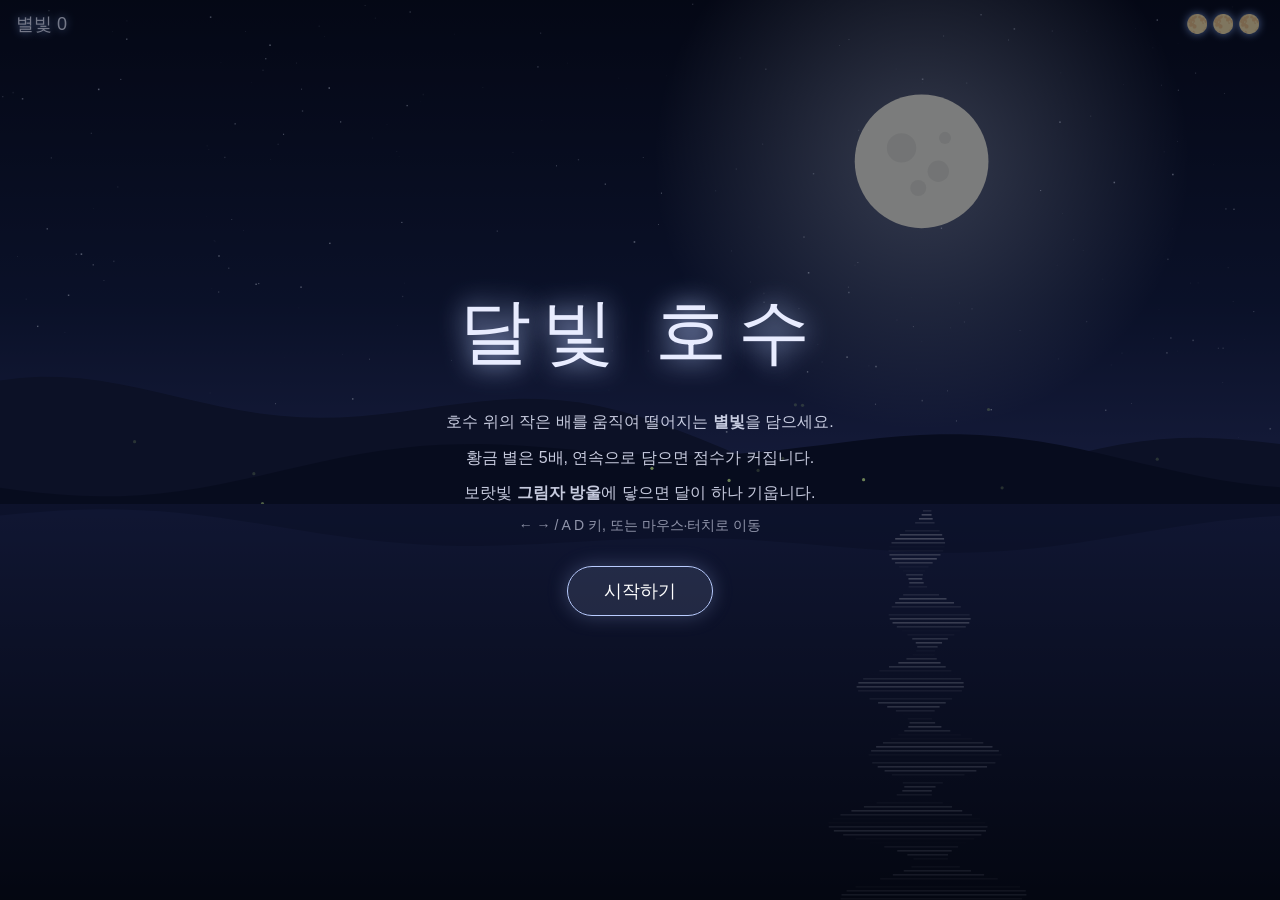
==== index.html @ e6a8d375 "달빛 호수 게임 추가 달빛 호수 위의 배로 떨어지는 별빛을 담는 캔버스 게임. 황금 별·연속 보너스·그림자 방울·최고 기록 저장 포함.  Co-Authored-By: Claude " ====
<!doctype html>
<html lang="ko">
<head>
<meta charset="utf-8">
<meta name="viewport" content="width=device-width,initial-scale=1,maximum-scale=1,user-scalable=no">
<title>달빛 호수</title>
<style>
  html, body {
    margin: 0; height: 100%; overflow: hidden;
    background: #070b1a; color: #e8ecff;
    font-family: "Apple SD Gothic Neo", "Malgun Gothic", "Noto Sans KR", sans-serif;
    touch-action: none; user-select: none; -webkit-user-select: none;
  }
  canvas { display: block; width: 100vw; height: 100vh; }
  #hud {
    position: fixed; top: 12px; left: 16px; right: 16px;
    display: flex; justify-content: space-between; align-items: center;
    pointer-events: none; font-size: 18px; text-shadow: 0 0 8px #8fb4ff;
  }
  #combo { opacity: 0; transition: opacity .2s; color: #ffe9a8; }
  #lives { letter-spacing: 4px; }
  #overlay {
    position: fixed; inset: 0; padding: 16px;
    display: flex; flex-direction: column; align-items: center; justify-content: center;
    text-align: center; background: rgba(5, 8, 20, .5);
  }
  #overlay.hidden { display: none; }
  h1 {
    font-size: clamp(40px, 9vw, 72px); margin: 0 0 12px; font-weight: 300;
    letter-spacing: .15em; text-shadow: 0 0 28px #b9ccff;
  }
  #overlay p { margin: 4px 0; opacity: .85; line-height: 1.7; }
  #result { font-size: 22px; margin-bottom: 8px !important; color: #ffe9a8; opacity: 1 !important; }
  button {
    margin-top: 24px; padding: 12px 36px; font-size: 18px; font-family: inherit;
    border-radius: 999px; border: 1px solid #b9ccff; color: #fff; cursor: pointer;
    background: rgba(185, 204, 255, .12); box-shadow: 0 0 20px rgba(185, 204, 255, .25);
  }
  button:hover { background: rgba(185, 204, 255, .25); }
</style>
</head>
<body>
<canvas id="c"></canvas>
<div id="hud">
  <span id="score">별빛 0</span>
  <span id="combo"></span>
  <span id="lives"></span>
</div>
<div id="overlay">
  <h1>달빛 호수</h1>
  <p id="result"></p>
  <p>호수 위의 작은 배를 움직여 떨어지는 <b>별빛</b>을 담으세요.</p>
  <p>황금 별은 5배, 연속으로 담으면 점수가 커집니다.</p>
  <p>보랏빛 <b>그림자 방울</b>에 닿으면 달이 하나 기웁니다.</p>
  <p style="font-size:14px;opacity:.6">← → / A D 키, 또는 마우스·터치로 이동</p>
  <button id="start">시작하기</button>
</div>
<script>
const canvas = document.getElementById('c');
const ctx = canvas.getContext('2d');
const $score = document.getElementById('score');
const $combo = document.getElementById('combo');
const $lives = document.getElementById('lives');
const $overlay = document.getElementById('overlay');
const $result = document.getElementById('result');
const $start = document.getElementById('start');

let W, H, S, horizon;
let bgStars = [], mountains = [], fireflies = [];

function resize() {
  const dpr = Math.min(window.devicePixelRatio || 1, 2);
  W = window.innerWidth; H = window.innerHeight;
  canvas.width = W * dpr; canvas.height = H * dpr;
  ctx.setTransform(dpr, 0, 0, dpr, 0, 0);
  S = Math.min(W, H) / 700;
  horizon = H * 0.56;

  bgStars = Array.from({ length: Math.floor(W * horizon / 2500) }, () => ({
    x: Math.random() * W, y: Math.random() * horizon * 0.95,
    r: Math.random() * 1.3 + 0.3, p: Math.random() * Math.PI * 2,
  }));
  mountains = [];
  for (let layer = 0; layer < 2; layer++) {
    const pts = [];
    const seed = Math.random() * 100;
    for (let x = 0; x <= W + 20; x += 20) {
      const h = (Math.sin(x * 0.004 + seed) * 0.5 + Math.sin(x * 0.011 + seed * 2) * 0.3 + 0.9)
        * H * (layer ? 0.05 : 0.09);
      pts.push([x, horizon - h]);
    }
    mountains.push(pts);
  }
  fireflies = Array.from({ length: 14 }, () => ({
    x: Math.random() * W, y: horizon - Math.random() * H * 0.12,
    p: Math.random() * 10, s: Math.random() * 0.5 + 0.5,
  }));
  if (boat) {
    boat.y = H * 0.8;
    boat.w = Math.max(64, 100 * S);
    boat.x = Math.min(Math.max(boat.x, boat.w / 2), W - boat.w / 2);
  }
}

// ---------- state ----------
let boat = null;
let items = [], ripples = [], particles = [], texts = [];
let score = 0, lives = 3, combo = 0, elapsed = 0, spawnTimer = 0, shake = 0;
let running = false, last = 0, t = 0;
let best = 0;
try { best = +localStorage.getItem('dalbit-lake-best') || 0; } catch (e) {}

const keys = {};
let pointerX = null;

function reset() {
  boat = { x: W / 2, y: H * 0.8, w: Math.max(64, 100 * S), vx: 0 };
  items = []; ripples = []; particles = []; texts = [];
  score = 0; lives = 3; combo = 0; elapsed = 0; spawnTimer = 0.6; shake = 0;
  pointerX = null;
  updateHud();
}

function updateHud() {
  $score.textContent = `별빛 ${score}`;
  $lives.textContent = '🌕'.repeat(lives) + '🌑'.repeat(3 - lives);
  const mult = multiplier();
  $combo.textContent = combo >= 3 ? `${combo} 연속 · ×${mult}` : '';
  $combo.style.opacity = combo >= 3 ? 1 : 0;
}

const multiplier = () => 1 + Math.floor(combo / 5);

// ---------- spawning ----------
function spawn() {
  const r = Math.random();
  const darkChance = Math.min(0.14 + elapsed * 0.004, 0.34);
  const type = r < darkChance ? 'dark' : r < darkChance + 0.07 ? 'gold' : 'star';
  const size = (type === 'gold' ? 15 : type === 'dark' ? 14 : 11) * Math.max(S, 0.7);
  const speed = (110 + Math.min(elapsed * 3.5, 200) + Math.random() * 60) * Math.max(H / 800, 0.7);
  items.push({
    type, r: size,
    x: size + Math.random() * (W - size * 2), y: -20,
    vy: type === 'gold' ? speed * 1.25 : speed,
    sway: Math.random() * 30 * S, phase: Math.random() * Math.PI * 2,
    rot: Math.random() * Math.PI, landY: boat.y + 30 + Math.random() * (H - boat.y - 40),
  });
}

function burst(x, y, color, n) {
  for (let i = 0; i < n; i++) {
    const a = Math.random() * Math.PI * 2, v = (Math.random() * 160 + 40) * S;
    particles.push({ x, y, vx: Math.cos(a) * v, vy: Math.sin(a) * v - 60 * S, life: 1, color });
  }
}

// ---------- update ----------
function update(dt) {
  elapsed += dt;

  // boat movement
  const maxV = 620 * Math.max(S, 0.8);
  let dir = (keys.ArrowRight || keys.KeyD ? 1 : 0) - (keys.ArrowLeft || keys.KeyA ? 1 : 0);
  if (dir) pointerX = null;
  if (pointerX !== null) {
    const diff = pointerX - boat.x;
    boat.vx = Math.max(-maxV * 1.4, Math.min(maxV * 1.4, diff * 12));
  } else {
    boat.vx += (dir * maxV - boat.vx) * Math.min(1, dt * 10);
  }
  boat.x += boat.vx * dt;
  boat.x = Math.min(Math.max(boat.x, boat.w / 2), W - boat.w / 2);
  if (Math.abs(boat.vx) > 80 && Math.random() < dt * 12) {
    ripples.push({ x: boat.x - Math.sign(boat.vx) * boat.w * 0.45, y: boat.y + 6, r: 4, life: 1, dark: false });
  }

  // spawn
  spawnTimer -= dt;
  if (spawnTimer <= 0) {
    spawn();
    spawnTimer = Math.max(0.32, 0.9 - elapsed * 0.009) * (0.7 + Math.random() * 0.6);
  }

  // items
  for (let i = items.length - 1; i >= 0; i--) {
    const it = items[i];
    it.y += it.vy * dt;
    it.phase += dt * 2;
    it.rot += dt * (it.type === 'dark' ? 1 : 2);
    const ix = it.x + Math.sin(it.phase) * it.sway;

    const hitY = it.y > boat.y - boat.w * 0.35 - it.r && it.y < boat.y + 10;
    if (hitY && Math.abs(ix - boat.x) < boat.w / 2 + it.r * 0.6 && it.y < boat.y + 10) {
      items.splice(i, 1);
      if (it.type === 'dark') {
        lives--; combo = 0; shake = 14 * S;
        burst(ix, it.y, '#9b6bff', 22);
        texts.push({ x: ix, y: it.y - 20, s: '달이 기울었어요', life: 1, color: '#c9a6ff' });
        if (lives <= 0) { gameOver(); return; }
      } else {
        combo++;
        const gain = (it.type === 'gold' ? 5 : 1) * multiplier();
        score += gain;
        burst(ix, it.y, it.type === 'gold' ? '#ffd76a' : '#cfe0ff', it.type === 'gold' ? 26 : 12);
        texts.push({ x: ix, y: it.y - 20, s: `+${gain}`, life: 1, color: it.type === 'gold' ? '#ffd76a' : '#e3ecff' });
      }
      updateHud();
      continue;
    }
    if (it.y >= it.landY && it.y > boat.y + 10) {
      items.splice(i, 1);
      ripples.push({ x: ix, y: it.landY, r: 3, life: 1, dark: it.type === 'dark' });
      if (it.type !== 'dark') {
        ripples.push({ x: ix, y: it.landY, r: 0, life: 1.3, dark: false });
        if (combo) { combo = 0; updateHud(); }
      }
    }
  }

  for (let i = ripples.length - 1; i >= 0; i--) {
    const rp = ripples[i];
    rp.r += 46 * S * dt; rp.life -= dt * 0.8;
    if (rp.life <= 0) ripples.splice(i, 1);
  }
  for (let i = particles.length - 1; i >= 0; i--) {
    const p = particles[i];
    p.x += p.vx * dt; p.y += p.vy * dt; p.vy += 260 * S * dt; p.life -= dt * 1.4;
    if (p.life <= 0) particles.splice(i, 1);
  }
  for (let i = texts.length - 1; i >= 0; i--) {
    const tx = texts[i];
    tx.y -= 40 * dt; tx.life -= dt * 1.1;
    if (tx.life <= 0) texts.splice(i, 1);
  }
  shake = Math.max(0, shake - dt * 40);
}

// ---------- draw ----------
function moonPos() {
  return { x: W * 0.72, y: horizon * 0.32, r: Math.max(28, 52 * S) };
}

function drawStarShape(x, y, r, rot) {
  ctx.beginPath();
  for (let i = 0; i < 10; i++) {
    const a = rot + i * Math.PI / 5, rr = i % 2 ? r * 0.45 : r;
    ctx.lineTo(x + Math.cos(a) * rr, y + Math.sin(a) * rr);
  }
  ctx.closePath();
  ctx.fill();
}

function draw() {
  ctx.save();
  if (shake) ctx.translate((Math.random() - 0.5) * shake, (Math.random() - 0.5) * shake);

  // sky
  const sky = ctx.createLinearGradient(0, 0, 0, horizon);
  sky.addColorStop(0, '#050817');
  sky.addColorStop(0.6, '#111a3d');
  sky.addColorStop(1, '#2a3266');
  ctx.fillStyle = sky;
  ctx.fillRect(-20, -20, W + 40, horizon + 20);

  for (const s of bgStars) {
    ctx.globalAlpha = 0.4 + Math.sin(t * 1.5 + s.p) * 0.35;
    ctx.fillStyle = '#dfe7ff';
    ctx.fillRect(s.x, s.y, s.r, s.r);
  }
  ctx.globalAlpha = 1;

  // moon — glows brighter with combo
  const m = moonPos();
  const glowBoost = Math.min(combo, 20) / 20;
  const glow = ctx.createRadialGradient(m.x, m.y, m.r * 0.8, m.x, m.y, m.r * (4 + glowBoost * 2));
  glow.addColorStop(0, `rgba(220,230,255,${0.35 + glowBoost * 0.25})`);
  glow.addColorStop(1, 'rgba(220,230,255,0)');
  ctx.fillStyle = glow;
  ctx.fillRect(0, 0, W, horizon);
  ctx.fillStyle = '#f4f2e6';
  ctx.beginPath(); ctx.arc(m.x, m.y, m.r, 0, Math.PI * 2); ctx.fill();
  ctx.fillStyle = 'rgba(180,180,170,.25)';
  for (const [dx, dy, rr] of [[-0.3, -0.2, 0.22], [0.25, 0.15, 0.16], [-0.05, 0.4, 0.12], [0.35, -0.35, 0.09]]) {
    ctx.beginPath(); ctx.arc(m.x + dx * m.r, m.y + dy * m.r, rr * m.r, 0, Math.PI * 2); ctx.fill();
  }

  // mountains
  ['#141a38', '#0b1029'].forEach((col, li) => {
    ctx.fillStyle = col;
    ctx.beginPath(); ctx.moveTo(0, horizon);
    for (const [x, y] of mountains[li]) ctx.lineTo(x, y);
    ctx.lineTo(W, horizon); ctx.closePath(); ctx.fill();
  });

  // fireflies over the shore
  for (const f of fireflies) {
    const fx = f.x + Math.sin(t * 0.5 * f.s + f.p) * 30;
    const fy = f.y + Math.cos(t * 0.7 * f.s + f.p) * 10;
    ctx.globalAlpha = 0.3 + Math.max(0, Math.sin(t * 2 * f.s + f.p)) * 0.7;
    ctx.fillStyle = '#d8ff9a';
    ctx.beginPath(); ctx.arc(fx, fy, 1.6, 0, Math.PI * 2); ctx.fill();
  }
  ctx.globalAlpha = 1;

  // water
  const water = ctx.createLinearGradient(0, horizon, 0, H);
  water.addColorStop(0, '#1d2552');
  water.addColorStop(1, '#04060f');
  ctx.fillStyle = water;
  ctx.fillRect(-20, horizon, W + 40, H - horizon + 20);

  // mountain reflection
  ctx.globalAlpha = 0.35;
  ctx.fillStyle = '#0b1029';
  ctx.beginPath(); ctx.moveTo(0, horizon);
  for (const [x, y] of mountains[1]) ctx.lineTo(x, horizon + (horizon - y) * 0.7);
  ctx.lineTo(W, horizon); ctx.closePath(); ctx.fill();
  ctx.globalAlpha = 1;

  // moon reflection: shimmering streaks
  for (let y = horizon + 2; y < H; y += 4) {
    const k = (y - horizon) / (H - horizon);
    const w = m.r * (0.6 + k * 2.2) * (0.6 + 0.4 * Math.sin(t * 2.2 + y * 0.09));
    const off = Math.sin(t * 1.3 + y * 0.05) * 6 * (1 + k * 2);
    ctx.globalAlpha = (0.55 + glowBoost * 0.3) * (1 - k * 0.75) * (0.5 + 0.5 * Math.sin(t * 3 + y * 0.3));
    ctx.fillStyle = '#e8ecff';
    ctx.fillRect(m.x - w / 2 + off, y, w, 1.6);
  }
  ctx.globalAlpha = 1;

  // ripples
  ctx.lineWidth = 1.2;
  for (const rp of ripples) {
    ctx.strokeStyle = rp.dark ? `rgba(160,110,255,${rp.life * 0.6})` : `rgba(210,225,255,${rp.life * 0.6})`;
    ctx.beginPath(); ctx.ellipse(rp.x, rp.y, rp.r, rp.r * 0.3, 0, 0, Math.PI * 2); ctx.stroke();
  }

  if (boat) {
    // falling items
    for (const it of items) {
      const ix = it.x + Math.sin(it.phase) * it.sway;
      if (it.type === 'dark') {
        const g = ctx.createRadialGradient(ix, it.y, 0, ix, it.y, it.r * 2.2);
        g.addColorStop(0, 'rgba(40,10,70,1)');
        g.addColorStop(0.45, 'rgba(90,40,160,.85)');
        g.addColorStop(1, 'rgba(120,60,220,0)');
        ctx.fillStyle = g;
        ctx.beginPath(); ctx.arc(ix, it.y, it.r * 2.2, 0, Math.PI * 2); ctx.fill();
        ctx.fillStyle = '#12061f';
        ctx.beginPath(); ctx.arc(ix, it.y, it.r * 0.7, 0, Math.PI * 2); ctx.fill();
      } else {
        const gold = it.type === 'gold';
        ctx.shadowBlur = 18; ctx.shadowColor = gold ? '#ffcf5a' : '#a9c4ff';
        ctx.fillStyle = gold ? '#ffe28a' : '#eef3ff';
        drawStarShape(ix, it.y, it.r, it.rot);
        ctx.shadowBlur = 0;
        // faint trail
        ctx.globalAlpha = 0.25;
        ctx.fillRect(ix - 0.75, it.y - it.r * 4, 1.5, it.r * 3);
        ctx.globalAlpha = 1;
      }
    }

    drawBoat();
  }

  for (const p of particles) {
    ctx.globalAlpha = Math.max(0, p.life);
    ctx.fillStyle = p.color;
    ctx.fillRect(p.x - 1.5, p.y - 1.5, 3, 3);
  }
  ctx.globalAlpha = 1;

  ctx.textAlign = 'center';
  ctx.font = `${Math.max(14, 20 * S)}px "Malgun Gothic", sans-serif`;
  for (const tx of texts) {
    ctx.globalAlpha = Math.max(0, tx.life);
    ctx.fillStyle = tx.color;
    ctx.fillText(tx.s, tx.x, tx.y);
  }
  ctx.globalAlpha = 1;
  ctx.restore();
}

function drawBoat() {
  const { x, w } = boat;
  const y = boat.y + Math.sin(t * 2.4) * 2;
  const h = w * 0.22;
  const tilt = Math.max(-0.12, Math.min(0.12, boat.vx / 5000));

  ctx.save();
  ctx.translate(x, y);
  ctx.rotate(tilt);

  // lantern light on water
  const lx = w * 0.22, ly = -h * 2.4;
  const pool = ctx.createRadialGradient(0, h * 0.6, 0, 0, h * 0.6, w * 1.1);
  pool.addColorStop(0, 'rgba(255,200,120,.22)');
  pool.addColorStop(1, 'rgba(255,200,120,0)');
  ctx.fillStyle = pool;
  ctx.beginPath(); ctx.ellipse(0, h * 0.6, w * 1.1, w * 0.3, 0, 0, Math.PI * 2); ctx.fill();

  // hull
  ctx.fillStyle = '#2b2140';
  ctx.beginPath();
  ctx.moveTo(-w / 2, -h * 0.4);
  ctx.quadraticCurveTo(-w * 0.35, h, 0, h);
  ctx.quadraticCurveTo(w * 0.35, h, w / 2, -h * 0.4);
  ctx.quadraticCurveTo(0, h * 0.1, -w / 2, -h * 0.4);
  ctx.fill();
  ctx.strokeStyle = 'rgba(220,230,255,.55)';
  ctx.lineWidth = 1.5;
  ctx.beginPath();
  ctx.moveTo(-w / 2, -h * 0.4);
  ctx.quadraticCurveTo(0, h * 0.1, w / 2, -h * 0.4);
  ctx.stroke();

  // pole + lantern
  ctx.strokeStyle = '#4a3b5e';
  ctx.lineWidth = 2;
  ctx.beginPath(); ctx.moveTo(lx, -h * 0.1); ctx.lineTo(lx, ly - h * 0.6); ctx.stroke();
  const flicker = 0.85 + Math.sin(t * 9) * 0.08 + Math.sin(t * 13.7) * 0.05;
  const lg = ctx.createRadialGradient(lx, ly, 0, lx, ly, h * 3.2 * flicker);
  lg.addColorStop(0, 'rgba(255,214,140,.75)');
  lg.addColorStop(1, 'rgba(255,190,110,0)');
  ctx.fillStyle = lg;
  ctx.beginPath(); ctx.arc(lx, ly, h * 3.2 * flicker, 0, Math.PI * 2); ctx.fill();
  ctx.fillStyle = '#ffd88c';
  ctx.beginPath(); ctx.ellipse(lx, ly, h * 0.38, h * 0.5, 0, 0, Math.PI * 2); ctx.fill();

  ctx.restore();

  // reflection of the lantern
  ctx.globalAlpha = 0.25 * flicker;
  ctx.fillStyle = '#ffcf80';
  for (let i = 0; i < 5; i++) {
    const yy = y + h * 1.4 + i * 5;
    const ww = (w * 0.18) * (1 - i * 0.15) * (0.7 + 0.3 * Math.sin(t * 4 + i));
    ctx.fillRect(x + lx - ww / 2, yy, ww, 1.5);
  }
  ctx.globalAlpha = 1;
}

// ---------- loop ----------
function frame(now) {
  const dt = Math.min(0.05, (now - last) / 1000 || 0);
  last = now;
  t += dt;
  if (running) update(dt);
  draw();
  requestAnimationFrame(frame);
}

function start() {
  reset();
  running = true;
  $overlay.classList.add('hidden');
}

function gameOver() {
  running = false;
  items = [];
  const isBest = score > best;
  if (isBest) {
    best = score;
    try { localStorage.setItem('dalbit-lake-best', String(best)); } catch (e) {}
  }
  updateHud();
  $result.innerHTML = `별빛 <b>${score}</b>개를 담았어요${isBest ? ' · 새 기록!' : ''}<br><span style="font-size:15px;opacity:.7">최고 기록 ${best}</span>`;
  $start.textContent = '다시 하기';
  $overlay.classList.remove('hidden');
}

// ---------- input ----------
addEventListener('keydown', e => {
  keys[e.code] = true;
  if ((e.code === 'Space' || e.code === 'Enter') && !running) { e.preventDefault(); start(); }
});
addEventListener('keyup', e => { keys[e.code] = false; });
canvas.addEventListener('pointerdown', e => { pointerX = e.clientX; });
canvas.addEventListener('pointermove', e => {
  if (e.pointerType === 'mouse' || e.buttons) pointerX = e.clientX;
});
canvas.addEventListener('pointerup', e => { if (e.pointerType !== 'mouse') pointerX = null; });
$start.addEventListener('click', start);
addEventListener('resize', resize);
addEventListener('blur', () => { for (const k in keys) keys[k] = false; });

if (best) $result.innerHTML = `<span style="font-size:15px;opacity:.7">최고 기록 ${best}</span>`;
resize();
updateHud();
requestAnimationFrame(frame);
</script>
</body>
</html>
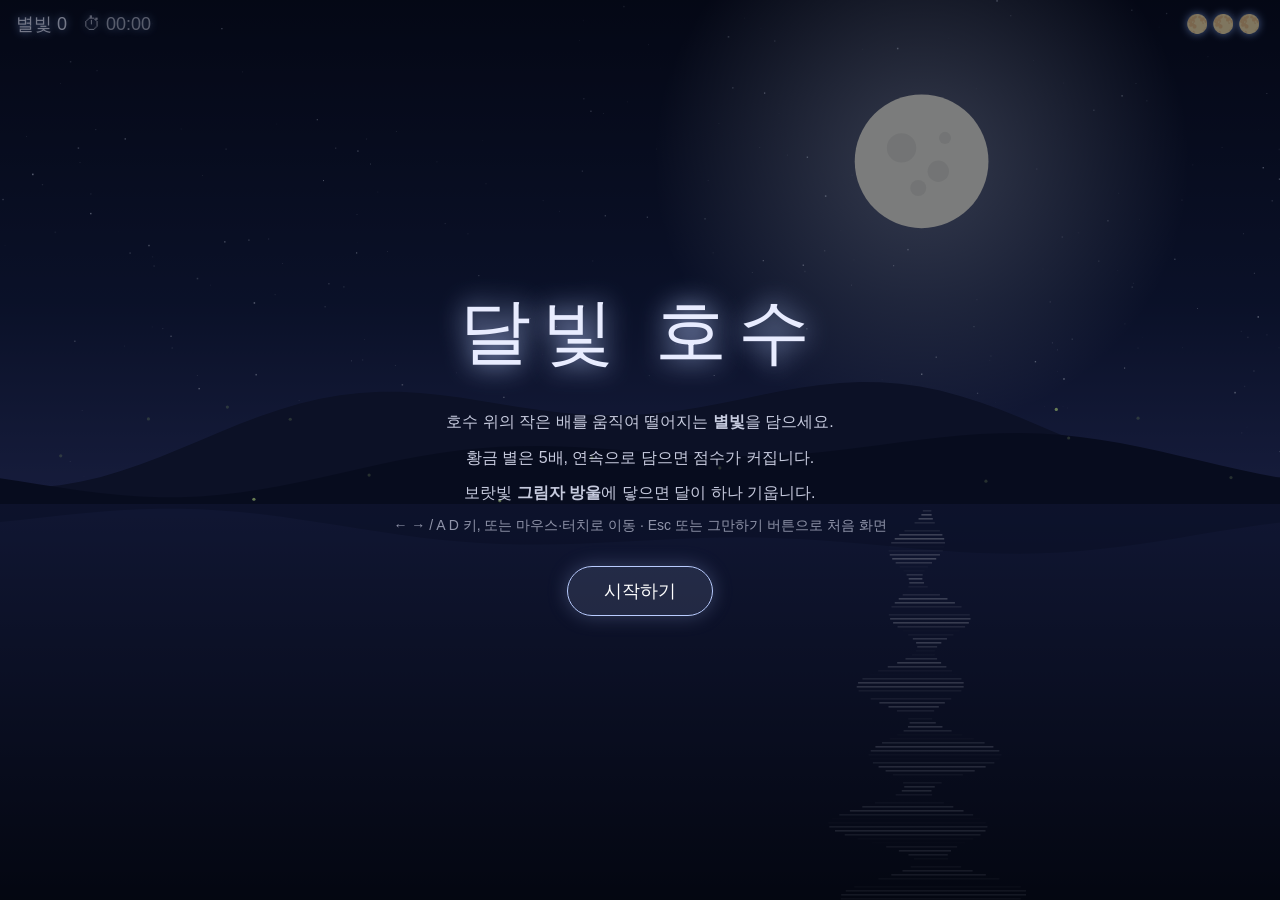
==== commit d76beb3c: "그만하기 버튼·플레이 시간 표시, 별 받기 효과와 엔딩 연출 강화 - 오른쪽 위 그만하기 버튼(Esc)으로 처음 화면으로 돌아가기 - 플레이 시간 표시 - 별을 받으면 빛 고리·빛" ====
--- a/index.html
+++ b/index.html
@@ -17,8 +17,17 @@
     display: flex; justify-content: space-between; align-items: center;
     pointer-events: none; font-size: 18px; text-shadow: 0 0 8px #8fb4ff;
   }
+  #hud .group { display: flex; align-items: center; gap: 16px; }
+  #time { opacity: .75; font-variant-numeric: tabular-nums; }
   #combo { opacity: 0; transition: opacity .2s; color: #ffe9a8; }
   #lives { letter-spacing: 4px; }
+  #stop {
+    pointer-events: auto; padding: 6px 14px; font-size: 14px; font-family: inherit;
+    border-radius: 999px; border: 1px solid rgba(185, 204, 255, .6); color: #e8ecff; cursor: pointer;
+    background: rgba(10, 14, 32, .55);
+  }
+  #stop:hover { background: rgba(185, 204, 255, .2); }
+  #stop.hidden { display: none; }
   #overlay {
     position: fixed; inset: 0; padding: 16px;
     display: flex; flex-direction: column; align-items: center; justify-content: center;
@@ -31,20 +40,20 @@
   }
   #overlay p { margin: 4px 0; opacity: .85; line-height: 1.7; }
   #result { font-size: 22px; margin-bottom: 8px !important; color: #ffe9a8; opacity: 1 !important; }
-  button {
+  #overlay button {
     margin-top: 24px; padding: 12px 36px; font-size: 18px; font-family: inherit;
     border-radius: 999px; border: 1px solid #b9ccff; color: #fff; cursor: pointer;
     background: rgba(185, 204, 255, .12); box-shadow: 0 0 20px rgba(185, 204, 255, .25);
   }
-  button:hover { background: rgba(185, 204, 255, .25); }
+  #overlay button:hover { background: rgba(185, 204, 255, .25); }
 </style>
 </head>
 <body>
 <canvas id="c"></canvas>
 <div id="hud">
-  <span id="score">별빛 0</span>
+  <span class="group"><span id="score">별빛 0</span><span id="time">⏱ 00:00</span></span>
   <span id="combo"></span>
-  <span id="lives"></span>
+  <span class="group"><span id="lives"></span><button id="stop" class="hidden">그만하기</button></span>
 </div>
 <div id="overlay">
   <h1>달빛 호수</h1>
@@ -52,7 +61,7 @@
   <p>호수 위의 작은 배를 움직여 떨어지는 <b>별빛</b>을 담으세요.</p>
   <p>황금 별은 5배, 연속으로 담으면 점수가 커집니다.</p>
   <p>보랏빛 <b>그림자 방울</b>에 닿으면 달이 하나 기웁니다.</p>
-  <p style="font-size:14px;opacity:.6">← → / A D 키, 또는 마우스·터치로 이동</p>
+  <p style="font-size:14px;opacity:.6">← → / A D 키, 또는 마우스·터치로 이동 · Esc 또는 그만하기 버튼으로 처음 화면</p>
   <button id="start">시작하기</button>
 </div>
 <script>
@@ -64,6 +73,8 @@
 const $overlay = document.getElementById('overlay');
 const $result = document.getElementById('result');
 const $start = document.getElementById('start');
+const $time = document.getElementById('time');
+const $stop = document.getElementById('stop');
 
 let W, H, S, horizon;
 let bgStars = [], mountains = [], fireflies = [];
@@ -104,9 +115,10 @@
 
 // ---------- state ----------
 let boat = null;
-let items = [], ripples = [], particles = [], texts = [];
+let items = [], ripples = [], particles = [], texts = [], flashes = [], shower = [];
 let score = 0, lives = 3, combo = 0, elapsed = 0, spawnTimer = 0, shake = 0;
 let running = false, last = 0, t = 0;
+let ending = false, endTimer = 0, showerTimer = 0, skyFlash = 0, shownSecond = -1;
 let best = 0;
 try { best = +localStorage.getItem('dalbit-lake-best') || 0; } catch (e) {}
 
@@ -114,11 +126,22 @@
 let pointerX = null;
 
 function reset() {
-  boat = { x: W / 2, y: H * 0.8, w: Math.max(64, 100 * S), vx: 0 };
-  items = []; ripples = []; particles = []; texts = [];
+  boat = { x: W / 2, y: H * 0.8, w: Math.max(64, 100 * S), vx: 0, glow: 0 };
+  items = []; ripples = []; particles = []; texts = []; flashes = []; shower = [];
   score = 0; lives = 3; combo = 0; elapsed = 0; spawnTimer = 0.6; shake = 0;
+  ending = false; showerTimer = 0; skyFlash = 0;
   pointerX = null;
   updateHud();
+  updateTime();
+}
+
+function updateTime() {
+  const sec = Math.floor(elapsed);
+  if (sec === shownSecond) return;
+  shownSecond = sec;
+  const mm = String(Math.floor(sec / 60)).padStart(2, '0');
+  const ss = String(sec % 60).padStart(2, '0');
+  $time.textContent = `⏱ ${mm}:${ss}`;
 }
 
 function updateHud() {
@@ -142,7 +165,8 @@
     type, r: size,
     x: size + Math.random() * (W - size * 2), y: -20,
     vy: type === 'gold' ? speed * 1.25 : speed,
-    sway: Math.random() * 30 * S, phase: Math.random() * Math.PI * 2,
+    sway: (type === 'gold' ? 40 + Math.random() * 30 : Math.random() * 30) * S,
+    phase: Math.random() * Math.PI * 2,
     rot: Math.random() * Math.PI, landY: boat.y + 30 + Math.random() * (H - boat.y - 40),
   });
 }
@@ -152,6 +176,22 @@
     const a = Math.random() * Math.PI * 2, v = (Math.random() * 160 + 40) * S;
     particles.push({ x, y, vx: Math.cos(a) * v, vy: Math.sin(a) * v - 60 * S, life: 1, color });
   }
+}
+
+// "화악~" — light ring, glow, and sparkles that bloom outward and float up
+function bloom(x, y, gold) {
+  flashes.push({ x, y, life: 1, gold, max: (gold ? 190 : 120) * Math.max(S, 0.7) });
+  const n = gold ? 46 : 26;
+  for (let i = 0; i < n; i++) {
+    const a = Math.random() * Math.PI * 2, v = (Math.random() * 260 + 120) * S;
+    particles.push({
+      x, y, vx: Math.cos(a) * v, vy: Math.sin(a) * v - 80 * S,
+      life: 1, spark: true, size: (Math.random() * 3 + 2.5) * Math.max(S, 0.7),
+      color: gold ? (Math.random() < 0.5 ? '#fff1a0' : '#d9ff8a') : (Math.random() < 0.5 ? '#ffffff' : '#b9d0ff'),
+    });
+  }
+  boat.glow = 1;
+  if (gold) skyFlash = 1;
 }
 
 // ---------- update ----------
@@ -188,21 +228,30 @@
     it.phase += dt * 2;
     it.rot += dt * (it.type === 'dark' ? 1 : 2);
     const ix = it.x + Math.sin(it.phase) * it.sway;
+    if (it.type === 'gold' && Math.random() < dt * 18) {
+      particles.push({
+        x: ix + (Math.random() - 0.5) * it.r, y: it.y + (Math.random() - 0.5) * it.r,
+        vx: (Math.random() - 0.5) * 30 * S, vy: -20 * S, life: 0.7, spark: true,
+        size: (Math.random() * 1.5 + 1.5) * Math.max(S, 0.7), color: Math.random() < 0.5 ? '#fff1a0' : '#d9ff8a',
+      });
+    }
 
     const hitY = it.y > boat.y - boat.w * 0.35 - it.r && it.y < boat.y + 10;
     if (hitY && Math.abs(ix - boat.x) < boat.w / 2 + it.r * 0.6 && it.y < boat.y + 10) {
       items.splice(i, 1);
       if (it.type === 'dark') {
-        lives--; combo = 0; shake = 14 * S;
+        lives--; combo = 0;
         burst(ix, it.y, '#9b6bff', 22);
+        if (lives <= 0) { updateHud(); gameOver(); return; }
+        shake = 14 * S;
         texts.push({ x: ix, y: it.y - 20, s: '달이 기울었어요', life: 1, color: '#c9a6ff' });
-        if (lives <= 0) { gameOver(); return; }
       } else {
         combo++;
-        const gain = (it.type === 'gold' ? 5 : 1) * multiplier();
+        const gold = it.type === 'gold';
+        const gain = (gold ? 5 : 1) * multiplier();
         score += gain;
-        burst(ix, it.y, it.type === 'gold' ? '#ffd76a' : '#cfe0ff', it.type === 'gold' ? 26 : 12);
-        texts.push({ x: ix, y: it.y - 20, s: `+${gain}`, life: 1, color: it.type === 'gold' ? '#ffd76a' : '#e3ecff' });
+        bloom(ix, it.y, gold);
+        texts.push({ x: ix, y: it.y - 20, s: `+${gain}`, life: 1, color: gold ? '#ffd76a' : '#e3ecff', big: gold });
       }
       updateHud();
       continue;
@@ -217,14 +266,22 @@
     }
   }
 
+  updateTime();
+}
+
+// effects keep animating on the title screen and during the ending shower
+function updateEffects(dt) {
   for (let i = ripples.length - 1; i >= 0; i--) {
     const rp = ripples[i];
     rp.r += 46 * S * dt; rp.life -= dt * 0.8;
     if (rp.life <= 0) ripples.splice(i, 1);
   }
+  const drag = Math.pow(0.04, dt);
   for (let i = particles.length - 1; i >= 0; i--) {
     const p = particles[i];
-    p.x += p.vx * dt; p.y += p.vy * dt; p.vy += 260 * S * dt; p.life -= dt * 1.4;
+    p.x += p.vx * dt; p.y += p.vy * dt;
+    if (p.spark) { p.vx *= drag; p.vy = p.vy * drag - 30 * S * dt; p.life -= dt * 0.9; }
+    else { p.vy += 260 * S * dt; p.life -= dt * 1.4; }
     if (p.life <= 0) particles.splice(i, 1);
   }
   for (let i = texts.length - 1; i >= 0; i--) {
@@ -232,7 +289,48 @@
     tx.y -= 40 * dt; tx.life -= dt * 1.1;
     if (tx.life <= 0) texts.splice(i, 1);
   }
+  for (let i = flashes.length - 1; i >= 0; i--) {
+    flashes[i].life -= dt * 1.5;
+    if (flashes[i].life <= 0) flashes.splice(i, 1);
+  }
+
+  // ending: stars pour down from the sky
+  if (showerTimer > 0) {
+    showerTimer -= dt;
+    const rate = showerTimer > 1 ? 90 : 90 * showerTimer;
+    let n = rate * dt;
+    while (n > 0) {
+      if (Math.random() < n) spawnShowerStar();
+      n--;
+    }
+  }
+  for (let i = shower.length - 1; i >= 0; i--) {
+    const s = shower[i];
+    s.x += s.vx * dt; s.y += s.vy * dt;
+    if (s.y > H + 60 || s.x < -100) shower.splice(i, 1);
+  }
+
+  if (boat) boat.glow = Math.max(0, boat.glow - dt * 1.5);
+  skyFlash = Math.max(0, skyFlash - dt * 1.8);
   shake = Math.max(0, shake - dt * 40);
+
+  if (ending) {
+    endTimer -= dt;
+    if (endTimer <= 0) { ending = false; showResult(); }
+  }
+}
+
+function spawnShowerStar() {
+  const v = (500 + Math.random() * 500) * Math.max(H / 800, 0.7);
+  const a = Math.PI / 2 + 0.35 + Math.random() * 0.15;
+  const hue = Math.random();
+  shower.push({
+    x: Math.random() * (W + 300), y: -40 - Math.random() * 120,
+    vx: Math.cos(a) * v, vy: Math.sin(a) * v,
+    len: (60 + Math.random() * 120) * Math.max(S, 0.7),
+    size: (Math.random() * 2 + 1.5) * Math.max(S, 0.7),
+    color: hue < 0.2 ? '255,226,138' : hue < 0.35 ? '217,255,138' : hue < 0.65 ? '185,208,255' : '255,255,255',
+  });
 }
 
 // ---------- draw ----------
@@ -348,10 +446,26 @@
         ctx.beginPath(); ctx.arc(ix, it.y, it.r * 2.2, 0, Math.PI * 2); ctx.fill();
         ctx.fillStyle = '#12061f';
         ctx.beginPath(); ctx.arc(ix, it.y, it.r * 0.7, 0, Math.PI * 2); ctx.fill();
+      } else if (it.type === 'gold') {
+        // firefly-like: breathes bigger and smaller, glow flickers
+        const pulse = 0.7 + 0.45 * (0.5 + 0.5 * Math.sin(t * 5.5 + it.phase * 2));
+        const flick = 0.75 + 0.25 * Math.sin(t * 17 + it.phase * 5);
+        const gr = it.r * 3.4 * pulse;
+        ctx.globalCompositeOperation = 'lighter';
+        const g = ctx.createRadialGradient(ix, it.y, 0, ix, it.y, gr);
+        g.addColorStop(0, `rgba(255,245,170,${0.9 * flick})`);
+        g.addColorStop(0.3, `rgba(230,255,130,${0.45 * flick})`);
+        g.addColorStop(1, 'rgba(200,255,100,0)');
+        ctx.fillStyle = g;
+        ctx.beginPath(); ctx.arc(ix, it.y, gr, 0, Math.PI * 2); ctx.fill();
+        ctx.globalCompositeOperation = 'source-over';
+        ctx.shadowBlur = 22 * pulse; ctx.shadowColor = '#ffe76a';
+        ctx.fillStyle = '#fff6c2';
+        drawStarShape(ix, it.y, it.r * pulse, it.rot);
+        ctx.shadowBlur = 0;
       } else {
-        const gold = it.type === 'gold';
-        ctx.shadowBlur = 18; ctx.shadowColor = gold ? '#ffcf5a' : '#a9c4ff';
-        ctx.fillStyle = gold ? '#ffe28a' : '#eef3ff';
+        ctx.shadowBlur = 18; ctx.shadowColor = '#a9c4ff';
+        ctx.fillStyle = '#eef3ff';
         drawStarShape(ix, it.y, it.r, it.rot);
         ctx.shadowBlur = 0;
         // faint trail
@@ -364,18 +478,70 @@
     drawBoat();
   }
 
+  ctx.globalCompositeOperation = 'lighter';
+
+  // catch bloom: soft glow + expanding light ring
+  for (const f of flashes) {
+    const k = 1 - f.life, e = 1 - Math.pow(1 - k, 3);
+    const rr = f.max * (0.2 + e);
+    const g = ctx.createRadialGradient(f.x, f.y, 0, f.x, f.y, rr);
+    const c = f.gold ? '255,230,140' : '200,220,255';
+    g.addColorStop(0, `rgba(${c},${0.55 * f.life})`);
+    g.addColorStop(1, `rgba(${c},0)`);
+    ctx.fillStyle = g;
+    ctx.beginPath(); ctx.arc(f.x, f.y, rr, 0, Math.PI * 2); ctx.fill();
+    ctx.strokeStyle = `rgba(${c},${0.8 * f.life})`;
+    ctx.lineWidth = 3 * f.life + 0.5;
+    ctx.beginPath(); ctx.arc(f.x, f.y, rr * 0.8, 0, Math.PI * 2); ctx.stroke();
+    // vertical beam of light rising from the boat
+    ctx.fillStyle = `rgba(${c},${0.18 * f.life})`;
+    const bw = f.max * 0.25 * f.life;
+    ctx.fillRect(f.x - bw / 2, 0, bw, f.y);
+  }
+
   for (const p of particles) {
     ctx.globalAlpha = Math.max(0, p.life);
     ctx.fillStyle = p.color;
-    ctx.fillRect(p.x - 1.5, p.y - 1.5, 3, 3);
+    if (p.spark) {
+      const s = p.size * (0.6 + 0.4 * p.life);
+      ctx.beginPath();
+      ctx.moveTo(p.x, p.y - s * 2); ctx.lineTo(p.x + s * 0.4, p.y - s * 0.4);
+      ctx.lineTo(p.x + s * 2, p.y); ctx.lineTo(p.x + s * 0.4, p.y + s * 0.4);
+      ctx.lineTo(p.x, p.y + s * 2); ctx.lineTo(p.x - s * 0.4, p.y + s * 0.4);
+      ctx.lineTo(p.x - s * 2, p.y); ctx.lineTo(p.x - s * 0.4, p.y - s * 0.4);
+      ctx.closePath(); ctx.fill();
+    } else {
+      ctx.fillRect(p.x - 1.5, p.y - 1.5, 3, 3);
+    }
   }
   ctx.globalAlpha = 1;
 
+  // ending star shower
+  for (const s of shower) {
+    const sp = Math.hypot(s.vx, s.vy);
+    const tx = s.x - s.vx / sp * s.len, ty = s.y - s.vy / sp * s.len;
+    const g = ctx.createLinearGradient(s.x, s.y, tx, ty);
+    g.addColorStop(0, `rgba(${s.color},0.95)`);
+    g.addColorStop(1, `rgba(${s.color},0)`);
+    ctx.strokeStyle = g;
+    ctx.lineWidth = s.size;
+    ctx.beginPath(); ctx.moveTo(s.x, s.y); ctx.lineTo(tx, ty); ctx.stroke();
+    ctx.fillStyle = `rgba(${s.color},1)`;
+    ctx.beginPath(); ctx.arc(s.x, s.y, s.size * 1.3, 0, Math.PI * 2); ctx.fill();
+  }
+
+  if (skyFlash > 0) {
+    ctx.fillStyle = `rgba(255,240,180,${0.12 * skyFlash})`;
+    ctx.fillRect(-20, -20, W + 40, H + 40);
+  }
+  ctx.globalCompositeOperation = 'source-over';
+
   ctx.textAlign = 'center';
-  ctx.font = `${Math.max(14, 20 * S)}px "Malgun Gothic", sans-serif`;
   for (const tx of texts) {
     ctx.globalAlpha = Math.max(0, tx.life);
     ctx.fillStyle = tx.color;
+    const fs = Math.max(14, 20 * S) * (tx.big ? 1.6 : 1) * (1 + 0.3 * Math.max(0, tx.life - 0.7));
+    ctx.font = `bold ${fs}px "Malgun Gothic", sans-serif`;
     ctx.fillText(tx.s, tx.x, tx.y);
   }
   ctx.globalAlpha = 1;
@@ -419,7 +585,7 @@
   ctx.strokeStyle = '#4a3b5e';
   ctx.lineWidth = 2;
   ctx.beginPath(); ctx.moveTo(lx, -h * 0.1); ctx.lineTo(lx, ly - h * 0.6); ctx.stroke();
-  const flicker = 0.85 + Math.sin(t * 9) * 0.08 + Math.sin(t * 13.7) * 0.05;
+  const flicker = (0.85 + Math.sin(t * 9) * 0.08 + Math.sin(t * 13.7) * 0.05) * (1 + boat.glow * 0.9);
   const lg = ctx.createRadialGradient(lx, ly, 0, lx, ly, h * 3.2 * flicker);
   lg.addColorStop(0, 'rgba(255,214,140,.75)');
   lg.addColorStop(1, 'rgba(255,190,110,0)');
@@ -447,6 +613,7 @@
   last = now;
   t += dt;
   if (running) update(dt);
+  updateEffects(dt);
   draw();
   requestAnimationFrame(frame);
 }
@@ -455,11 +622,33 @@
   reset();
   running = true;
   $overlay.classList.add('hidden');
+  $stop.classList.remove('hidden');
+}
+
+// 그만하기: back to the title screen without a result
+function stopGame() {
+  if (!running && !ending) return;
+  running = false; ending = false; showerTimer = 0;
+  boat = null; items = []; shower = []; flashes = []; particles = []; texts = [];
+  combo = 0; shake = 0; skyFlash = 0;
+  $stop.classList.add('hidden');
+  $result.innerHTML = best ? `<span style="font-size:15px;opacity:.7">최고 기록 ${best}</span>` : '';
+  $start.textContent = '시작하기';
+  $overlay.classList.remove('hidden');
 }
 
 function gameOver() {
   running = false;
+  ending = true;
+  endTimer = 2.6;
+  showerTimer = 3.2;
+  for (const it of items) burst(it.x + Math.sin(it.phase) * it.sway, it.y, '#cfe0ff', 4);
   items = [];
+  $stop.classList.add('hidden');
+  texts.push({ x: W / 2, y: H * 0.4, s: '달이 모두 기울었어요', life: 2.2, color: '#e8ecff', big: true });
+}
+
+function showResult() {
   const isBest = score > best;
   if (isBest) {
     best = score;
@@ -474,7 +663,8 @@
 // ---------- input ----------
 addEventListener('keydown', e => {
   keys[e.code] = true;
-  if ((e.code === 'Space' || e.code === 'Enter') && !running) { e.preventDefault(); start(); }
+  if ((e.code === 'Space' || e.code === 'Enter') && !running && !ending) { e.preventDefault(); start(); }
+  if (e.code === 'Escape' && running) stopGame();
 });
 addEventListener('keyup', e => { keys[e.code] = false; });
 canvas.addEventListener('pointerdown', e => { pointerX = e.clientX; });
@@ -483,6 +673,7 @@
 });
 canvas.addEventListener('pointerup', e => { if (e.pointerType !== 'mouse') pointerX = null; });
 $start.addEventListener('click', start);
+$stop.addEventListener('click', stopGame);
 addEventListener('resize', resize);
 addEventListener('blur', () => { for (const k in keys) keys[k] = false; });
 
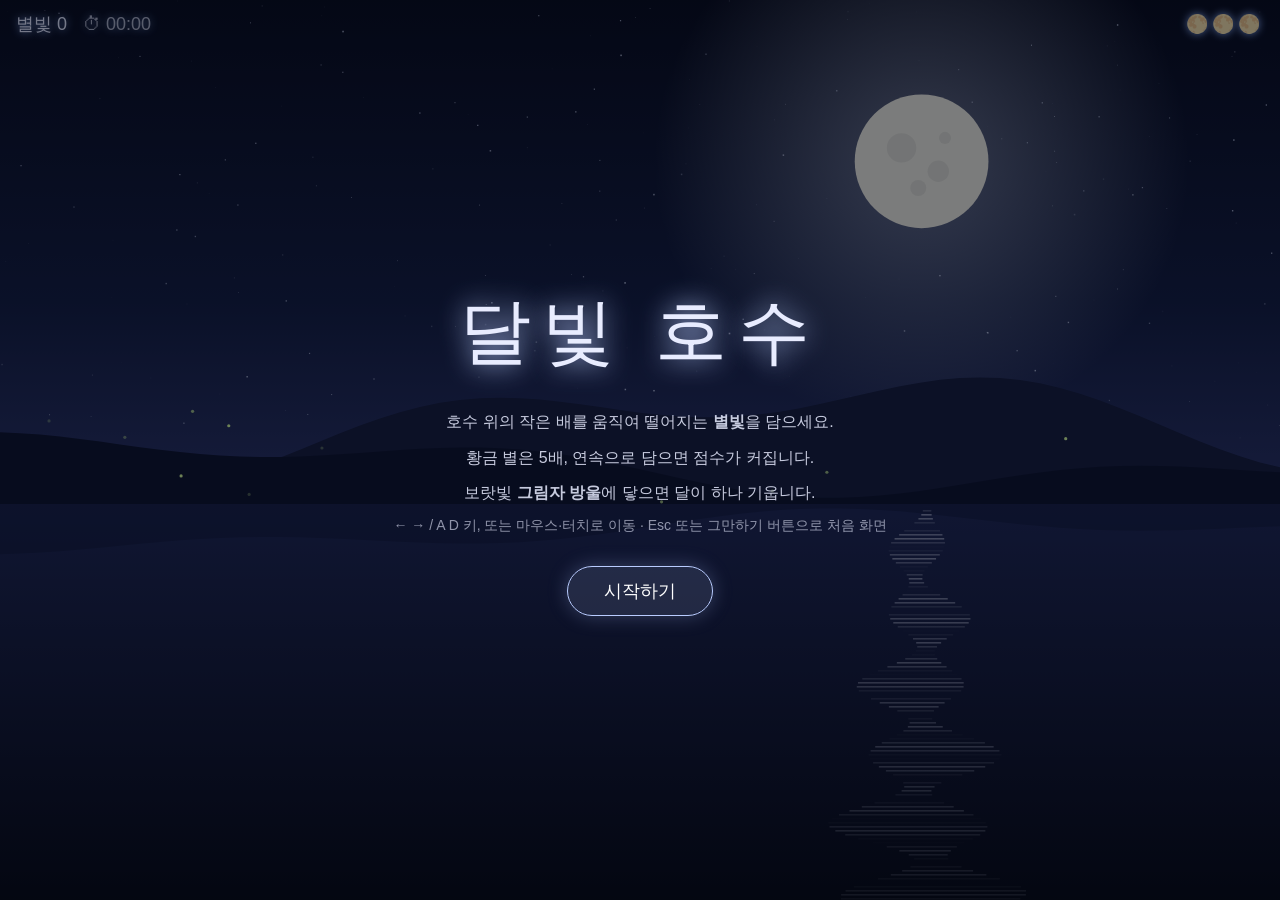
==== commit 8bc95846: "황금 별 등장 빈도 높이기 (7% → 12%) Co-Authored-By: Claude Opus 5.5 <noreply@anthropic.com>" ====
--- a/index.html
+++ b/index.html
@@ -158,7 +158,7 @@
 function spawn() {
   const r = Math.random();
   const darkChance = Math.min(0.14 + elapsed * 0.004, 0.34);
-  const type = r < darkChance ? 'dark' : r < darkChance + 0.07 ? 'gold' : 'star';
+  const type = r < darkChance ? 'dark' : r < darkChance + 0.12 ? 'gold' : 'star';
   const size = (type === 'gold' ? 15 : type === 'dark' ? 14 : 11) * Math.max(S, 0.7);
   const speed = (110 + Math.min(elapsed * 3.5, 200) + Math.random() * 60) * Math.max(H / 800, 0.7);
   items.push({
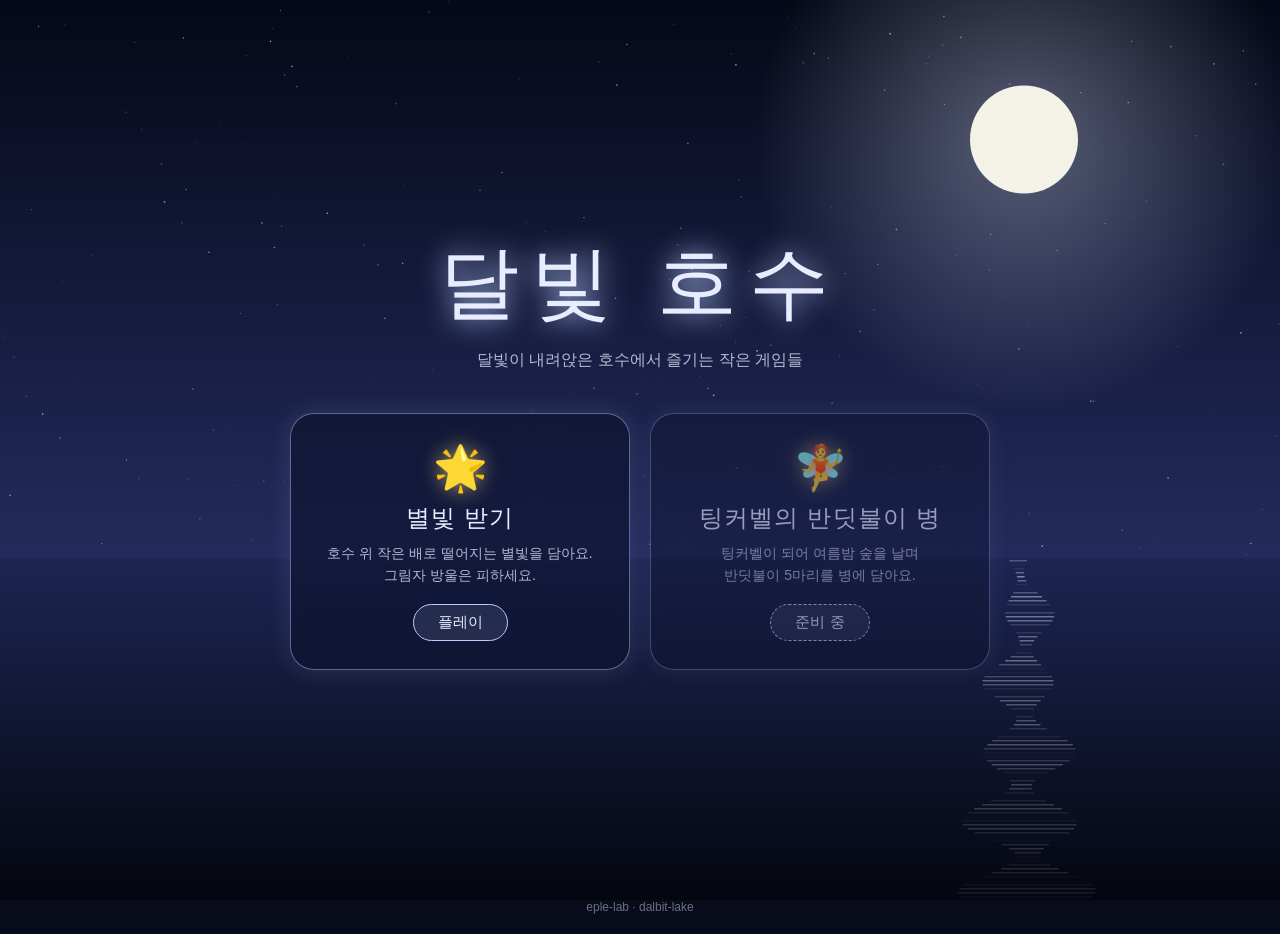
==== commit 21ef9f14: "메인 페이지 추가, 별빛 받기 게임을 starlight/ 폴더로 분리 - 메인: 달빛 호수 배경 위에 게임 선택 카드(별빛 받기 / 팅커벨의 반딧불이 병 준비 중) - 별빛 받기 " ====
--- a/index.html
+++ b/index.html
@@ -2,685 +2,134 @@
 <html lang="ko">
 <head>
 <meta charset="utf-8">
-<meta name="viewport" content="width=device-width,initial-scale=1,maximum-scale=1,user-scalable=no">
+<meta name="viewport" content="width=device-width,initial-scale=1">
 <title>달빛 호수</title>
 <style>
   html, body {
-    margin: 0; height: 100%; overflow: hidden;
+    margin: 0; min-height: 100%;
     background: #070b1a; color: #e8ecff;
     font-family: "Apple SD Gothic Neo", "Malgun Gothic", "Noto Sans KR", sans-serif;
-    touch-action: none; user-select: none; -webkit-user-select: none;
   }
-  canvas { display: block; width: 100vw; height: 100vh; }
-  #hud {
-    position: fixed; top: 12px; left: 16px; right: 16px;
-    display: flex; justify-content: space-between; align-items: center;
-    pointer-events: none; font-size: 18px; text-shadow: 0 0 8px #8fb4ff;
+  canvas { position: fixed; inset: 0; width: 100vw; height: 100vh; z-index: 0; }
+  main {
+    position: relative; z-index: 1; min-height: 100vh; box-sizing: border-box;
+    display: flex; flex-direction: column; align-items: center; justify-content: center;
+    padding: 32px 16px; text-align: center;
   }
-  #hud .group { display: flex; align-items: center; gap: 16px; }
-  #time { opacity: .75; font-variant-numeric: tabular-nums; }
-  #combo { opacity: 0; transition: opacity .2s; color: #ffe9a8; }
-  #lives { letter-spacing: 4px; }
-  #stop {
-    pointer-events: auto; padding: 6px 14px; font-size: 14px; font-family: inherit;
-    border-radius: 999px; border: 1px solid rgba(185, 204, 255, .6); color: #e8ecff; cursor: pointer;
-    background: rgba(10, 14, 32, .55);
-  }
-  #stop:hover { background: rgba(185, 204, 255, .2); }
-  #stop.hidden { display: none; }
-  #overlay {
-    position: fixed; inset: 0; padding: 16px;
-    display: flex; flex-direction: column; align-items: center; justify-content: center;
-    text-align: center; background: rgba(5, 8, 20, .5);
-  }
-  #overlay.hidden { display: none; }
   h1 {
-    font-size: clamp(40px, 9vw, 72px); margin: 0 0 12px; font-weight: 300;
+    font-size: clamp(44px, 10vw, 80px); margin: 0 0 8px; font-weight: 300;
     letter-spacing: .15em; text-shadow: 0 0 28px #b9ccff;
   }
-  #overlay p { margin: 4px 0; opacity: .85; line-height: 1.7; }
-  #result { font-size: 22px; margin-bottom: 8px !important; color: #ffe9a8; opacity: 1 !important; }
-  #overlay button {
-    margin-top: 24px; padding: 12px 36px; font-size: 18px; font-family: inherit;
-    border-radius: 999px; border: 1px solid #b9ccff; color: #fff; cursor: pointer;
-    background: rgba(185, 204, 255, .12); box-shadow: 0 0 20px rgba(185, 204, 255, .25);
+  .sub { margin: 0 0 40px; opacity: .75; line-height: 1.7; }
+  .games { display: flex; flex-wrap: wrap; gap: 20px; justify-content: center; width: 100%; max-width: 720px; }
+  .game {
+    flex: 1 1 260px; max-width: 340px; box-sizing: border-box;
+    display: flex; flex-direction: column; align-items: center; gap: 8px;
+    padding: 28px 20px; border-radius: 24px; text-decoration: none; color: inherit;
+    border: 1px solid rgba(185, 204, 255, .45);
+    background: rgba(12, 18, 44, .6); backdrop-filter: blur(4px);
+    box-shadow: 0 0 24px rgba(185, 204, 255, .15);
+    transition: transform .2s, box-shadow .2s, background .2s;
   }
-  #overlay button:hover { background: rgba(185, 204, 255, .25); }
+  a.game:hover, a.game:focus-visible {
+    transform: translateY(-4px); background: rgba(30, 40, 90, .65);
+    box-shadow: 0 0 36px rgba(185, 204, 255, .35); outline: none;
+  }
+  .game .icon { font-size: 44px; filter: drop-shadow(0 0 10px rgba(255, 230, 140, .6)); }
+  .game h2 { margin: 0; font-size: 24px; font-weight: 500; letter-spacing: .05em; }
+  .game p { margin: 0; font-size: 14px; opacity: .75; line-height: 1.6; }
+  .game .go {
+    margin-top: 10px; padding: 8px 24px; border-radius: 999px;
+    border: 1px solid #b9ccff; background: rgba(185, 204, 255, .12); font-size: 15px;
+  }
+  .game.soon { opacity: .6; cursor: default; }
+  .game.soon .go { border-style: dashed; }
+  footer { position: relative; z-index: 1; text-align: center; padding: 0 16px 20px; font-size: 12px; opacity: .45; }
 </style>
 </head>
 <body>
-<canvas id="c"></canvas>
-<div id="hud">
-  <span class="group"><span id="score">별빛 0</span><span id="time">⏱ 00:00</span></span>
-  <span id="combo"></span>
-  <span class="group"><span id="lives"></span><button id="stop" class="hidden">그만하기</button></span>
-</div>
-<div id="overlay">
+<canvas id="sky"></canvas>
+<main>
   <h1>달빛 호수</h1>
-  <p id="result"></p>
-  <p>호수 위의 작은 배를 움직여 떨어지는 <b>별빛</b>을 담으세요.</p>
-  <p>황금 별은 5배, 연속으로 담으면 점수가 커집니다.</p>
-  <p>보랏빛 <b>그림자 방울</b>에 닿으면 달이 하나 기웁니다.</p>
-  <p style="font-size:14px;opacity:.6">← → / A D 키, 또는 마우스·터치로 이동 · Esc 또는 그만하기 버튼으로 처음 화면</p>
-  <button id="start">시작하기</button>
-</div>
+  <p class="sub">달빛이 내려앉은 호수에서 즐기는 작은 게임들</p>
+  <div class="games">
+    <a class="game" href="starlight/">
+      <span class="icon">🌟</span>
+      <h2>별빛 받기</h2>
+      <p>호수 위 작은 배로 떨어지는 별빛을 담아요.<br>그림자 방울은 피하세요.</p>
+      <span class="go">플레이</span>
+    </a>
+    <div class="game soon" aria-disabled="true">
+      <span class="icon">🧚</span>
+      <h2>팅커벨의 반딧불이 병</h2>
+      <p>팅커벨이 되어 여름밤 숲을 날며<br>반딧불이 5마리를 병에 담아요.</p>
+      <span class="go">준비 중</span>
+    </div>
+  </div>
+</main>
+<footer>eple-lab · dalbit-lake</footer>
 <script>
-const canvas = document.getElementById('c');
+// quiet background: twinkling stars, moon, and its reflection on the lake
+const canvas = document.getElementById('sky');
 const ctx = canvas.getContext('2d');
-const $score = document.getElementById('score');
-const $combo = document.getElementById('combo');
-const $lives = document.getElementById('lives');
-const $overlay = document.getElementById('overlay');
-const $result = document.getElementById('result');
-const $start = document.getElementById('start');
-const $time = document.getElementById('time');
-const $stop = document.getElementById('stop');
-
-let W, H, S, horizon;
-let bgStars = [], mountains = [], fireflies = [];
+let W, H, horizon, stars = [];
 
 function resize() {
   const dpr = Math.min(window.devicePixelRatio || 1, 2);
-  W = window.innerWidth; H = window.innerHeight;
+  W = innerWidth; H = innerHeight;
   canvas.width = W * dpr; canvas.height = H * dpr;
   ctx.setTransform(dpr, 0, 0, dpr, 0, 0);
-  S = Math.min(W, H) / 700;
-  horizon = H * 0.56;
-
-  bgStars = Array.from({ length: Math.floor(W * horizon / 2500) }, () => ({
-    x: Math.random() * W, y: Math.random() * horizon * 0.95,
+  horizon = H * 0.62;
+  stars = Array.from({ length: Math.floor(W * horizon / 2200) }, () => ({
+    x: Math.random() * W, y: Math.random() * horizon,
     r: Math.random() * 1.3 + 0.3, p: Math.random() * Math.PI * 2,
   }));
-  mountains = [];
-  for (let layer = 0; layer < 2; layer++) {
-    const pts = [];
-    const seed = Math.random() * 100;
-    for (let x = 0; x <= W + 20; x += 20) {
-      const h = (Math.sin(x * 0.004 + seed) * 0.5 + Math.sin(x * 0.011 + seed * 2) * 0.3 + 0.9)
-        * H * (layer ? 0.05 : 0.09);
-      pts.push([x, horizon - h]);
-    }
-    mountains.push(pts);
-  }
-  fireflies = Array.from({ length: 14 }, () => ({
-    x: Math.random() * W, y: horizon - Math.random() * H * 0.12,
-    p: Math.random() * 10, s: Math.random() * 0.5 + 0.5,
-  }));
-  if (boat) {
-    boat.y = H * 0.8;
-    boat.w = Math.max(64, 100 * S);
-    boat.x = Math.min(Math.max(boat.x, boat.w / 2), W - boat.w / 2);
-  }
 }
 
-// ---------- state ----------
-let boat = null;
-let items = [], ripples = [], particles = [], texts = [], flashes = [], shower = [];
-let score = 0, lives = 3, combo = 0, elapsed = 0, spawnTimer = 0, shake = 0;
-let running = false, last = 0, t = 0;
-let ending = false, endTimer = 0, showerTimer = 0, skyFlash = 0, shownSecond = -1;
-let best = 0;
-try { best = +localStorage.getItem('dalbit-lake-best') || 0; } catch (e) {}
-
-const keys = {};
-let pointerX = null;
-
-function reset() {
-  boat = { x: W / 2, y: H * 0.8, w: Math.max(64, 100 * S), vx: 0, glow: 0 };
-  items = []; ripples = []; particles = []; texts = []; flashes = []; shower = [];
-  score = 0; lives = 3; combo = 0; elapsed = 0; spawnTimer = 0.6; shake = 0;
-  ending = false; showerTimer = 0; skyFlash = 0;
-  pointerX = null;
-  updateHud();
-  updateTime();
-}
-
-function updateTime() {
-  const sec = Math.floor(elapsed);
-  if (sec === shownSecond) return;
-  shownSecond = sec;
-  const mm = String(Math.floor(sec / 60)).padStart(2, '0');
-  const ss = String(sec % 60).padStart(2, '0');
-  $time.textContent = `⏱ ${mm}:${ss}`;
-}
-
-function updateHud() {
-  $score.textContent = `별빛 ${score}`;
-  $lives.textContent = '🌕'.repeat(lives) + '🌑'.repeat(3 - lives);
-  const mult = multiplier();
-  $combo.textContent = combo >= 3 ? `${combo} 연속 · ×${mult}` : '';
-  $combo.style.opacity = combo >= 3 ? 1 : 0;
-}
-
-const multiplier = () => 1 + Math.floor(combo / 5);
-
-// ---------- spawning ----------
-function spawn() {
-  const r = Math.random();
-  const darkChance = Math.min(0.14 + elapsed * 0.004, 0.34);
-  const type = r < darkChance ? 'dark' : r < darkChance + 0.12 ? 'gold' : 'star';
-  const size = (type === 'gold' ? 15 : type === 'dark' ? 14 : 11) * Math.max(S, 0.7);
-  const speed = (110 + Math.min(elapsed * 3.5, 200) + Math.random() * 60) * Math.max(H / 800, 0.7);
-  items.push({
-    type, r: size,
-    x: size + Math.random() * (W - size * 2), y: -20,
-    vy: type === 'gold' ? speed * 1.25 : speed,
-    sway: (type === 'gold' ? 40 + Math.random() * 30 : Math.random() * 30) * S,
-    phase: Math.random() * Math.PI * 2,
-    rot: Math.random() * Math.PI, landY: boat.y + 30 + Math.random() * (H - boat.y - 40),
-  });
-}
-
-function burst(x, y, color, n) {
-  for (let i = 0; i < n; i++) {
-    const a = Math.random() * Math.PI * 2, v = (Math.random() * 160 + 40) * S;
-    particles.push({ x, y, vx: Math.cos(a) * v, vy: Math.sin(a) * v - 60 * S, life: 1, color });
-  }
-}
-
-// "화악~" — light ring, glow, and sparkles that bloom outward and float up
-function bloom(x, y, gold) {
-  flashes.push({ x, y, life: 1, gold, max: (gold ? 190 : 120) * Math.max(S, 0.7) });
-  const n = gold ? 46 : 26;
-  for (let i = 0; i < n; i++) {
-    const a = Math.random() * Math.PI * 2, v = (Math.random() * 260 + 120) * S;
-    particles.push({
-      x, y, vx: Math.cos(a) * v, vy: Math.sin(a) * v - 80 * S,
-      life: 1, spark: true, size: (Math.random() * 3 + 2.5) * Math.max(S, 0.7),
-      color: gold ? (Math.random() < 0.5 ? '#fff1a0' : '#d9ff8a') : (Math.random() < 0.5 ? '#ffffff' : '#b9d0ff'),
-    });
-  }
-  boat.glow = 1;
-  if (gold) skyFlash = 1;
-}
-
-// ---------- update ----------
-function update(dt) {
-  elapsed += dt;
-
-  // boat movement
-  const maxV = 620 * Math.max(S, 0.8);
-  let dir = (keys.ArrowRight || keys.KeyD ? 1 : 0) - (keys.ArrowLeft || keys.KeyA ? 1 : 0);
-  if (dir) pointerX = null;
-  if (pointerX !== null) {
-    const diff = pointerX - boat.x;
-    boat.vx = Math.max(-maxV * 1.4, Math.min(maxV * 1.4, diff * 12));
-  } else {
-    boat.vx += (dir * maxV - boat.vx) * Math.min(1, dt * 10);
-  }
-  boat.x += boat.vx * dt;
-  boat.x = Math.min(Math.max(boat.x, boat.w / 2), W - boat.w / 2);
-  if (Math.abs(boat.vx) > 80 && Math.random() < dt * 12) {
-    ripples.push({ x: boat.x - Math.sign(boat.vx) * boat.w * 0.45, y: boat.y + 6, r: 4, life: 1, dark: false });
-  }
-
-  // spawn
-  spawnTimer -= dt;
-  if (spawnTimer <= 0) {
-    spawn();
-    spawnTimer = Math.max(0.32, 0.9 - elapsed * 0.009) * (0.7 + Math.random() * 0.6);
-  }
-
-  // items
-  for (let i = items.length - 1; i >= 0; i--) {
-    const it = items[i];
-    it.y += it.vy * dt;
-    it.phase += dt * 2;
-    it.rot += dt * (it.type === 'dark' ? 1 : 2);
-    const ix = it.x + Math.sin(it.phase) * it.sway;
-    if (it.type === 'gold' && Math.random() < dt * 18) {
-      particles.push({
-        x: ix + (Math.random() - 0.5) * it.r, y: it.y + (Math.random() - 0.5) * it.r,
-        vx: (Math.random() - 0.5) * 30 * S, vy: -20 * S, life: 0.7, spark: true,
-        size: (Math.random() * 1.5 + 1.5) * Math.max(S, 0.7), color: Math.random() < 0.5 ? '#fff1a0' : '#d9ff8a',
-      });
-    }
-
-    const hitY = it.y > boat.y - boat.w * 0.35 - it.r && it.y < boat.y + 10;
-    if (hitY && Math.abs(ix - boat.x) < boat.w / 2 + it.r * 0.6 && it.y < boat.y + 10) {
-      items.splice(i, 1);
-      if (it.type === 'dark') {
-        lives--; combo = 0;
-        burst(ix, it.y, '#9b6bff', 22);
-        if (lives <= 0) { updateHud(); gameOver(); return; }
-        shake = 14 * S;
-        texts.push({ x: ix, y: it.y - 20, s: '달이 기울었어요', life: 1, color: '#c9a6ff' });
-      } else {
-        combo++;
-        const gold = it.type === 'gold';
-        const gain = (gold ? 5 : 1) * multiplier();
-        score += gain;
-        bloom(ix, it.y, gold);
-        texts.push({ x: ix, y: it.y - 20, s: `+${gain}`, life: 1, color: gold ? '#ffd76a' : '#e3ecff', big: gold });
-      }
-      updateHud();
-      continue;
-    }
-    if (it.y >= it.landY && it.y > boat.y + 10) {
-      items.splice(i, 1);
-      ripples.push({ x: ix, y: it.landY, r: 3, life: 1, dark: it.type === 'dark' });
-      if (it.type !== 'dark') {
-        ripples.push({ x: ix, y: it.landY, r: 0, life: 1.3, dark: false });
-        if (combo) { combo = 0; updateHud(); }
-      }
-    }
-  }
-
-  updateTime();
-}
-
-// effects keep animating on the title screen and during the ending shower
-function updateEffects(dt) {
-  for (let i = ripples.length - 1; i >= 0; i--) {
-    const rp = ripples[i];
-    rp.r += 46 * S * dt; rp.life -= dt * 0.8;
-    if (rp.life <= 0) ripples.splice(i, 1);
-  }
-  const drag = Math.pow(0.04, dt);
-  for (let i = particles.length - 1; i >= 0; i--) {
-    const p = particles[i];
-    p.x += p.vx * dt; p.y += p.vy * dt;
-    if (p.spark) { p.vx *= drag; p.vy = p.vy * drag - 30 * S * dt; p.life -= dt * 0.9; }
-    else { p.vy += 260 * S * dt; p.life -= dt * 1.4; }
-    if (p.life <= 0) particles.splice(i, 1);
-  }
-  for (let i = texts.length - 1; i >= 0; i--) {
-    const tx = texts[i];
-    tx.y -= 40 * dt; tx.life -= dt * 1.1;
-    if (tx.life <= 0) texts.splice(i, 1);
-  }
-  for (let i = flashes.length - 1; i >= 0; i--) {
-    flashes[i].life -= dt * 1.5;
-    if (flashes[i].life <= 0) flashes.splice(i, 1);
-  }
-
-  // ending: stars pour down from the sky
-  if (showerTimer > 0) {
-    showerTimer -= dt;
-    const rate = showerTimer > 1 ? 90 : 90 * showerTimer;
-    let n = rate * dt;
-    while (n > 0) {
-      if (Math.random() < n) spawnShowerStar();
-      n--;
-    }
-  }
-  for (let i = shower.length - 1; i >= 0; i--) {
-    const s = shower[i];
-    s.x += s.vx * dt; s.y += s.vy * dt;
-    if (s.y > H + 60 || s.x < -100) shower.splice(i, 1);
-  }
-
-  if (boat) boat.glow = Math.max(0, boat.glow - dt * 1.5);
-  skyFlash = Math.max(0, skyFlash - dt * 1.8);
-  shake = Math.max(0, shake - dt * 40);
-
-  if (ending) {
-    endTimer -= dt;
-    if (endTimer <= 0) { ending = false; showResult(); }
-  }
-}
-
-function spawnShowerStar() {
-  const v = (500 + Math.random() * 500) * Math.max(H / 800, 0.7);
-  const a = Math.PI / 2 + 0.35 + Math.random() * 0.15;
-  const hue = Math.random();
-  shower.push({
-    x: Math.random() * (W + 300), y: -40 - Math.random() * 120,
-    vx: Math.cos(a) * v, vy: Math.sin(a) * v,
-    len: (60 + Math.random() * 120) * Math.max(S, 0.7),
-    size: (Math.random() * 2 + 1.5) * Math.max(S, 0.7),
-    color: hue < 0.2 ? '255,226,138' : hue < 0.35 ? '217,255,138' : hue < 0.65 ? '185,208,255' : '255,255,255',
-  });
-}
-
-// ---------- draw ----------
-function moonPos() {
-  return { x: W * 0.72, y: horizon * 0.32, r: Math.max(28, 52 * S) };
-}
-
-function drawStarShape(x, y, r, rot) {
-  ctx.beginPath();
-  for (let i = 0; i < 10; i++) {
-    const a = rot + i * Math.PI / 5, rr = i % 2 ? r * 0.45 : r;
-    ctx.lineTo(x + Math.cos(a) * rr, y + Math.sin(a) * rr);
-  }
-  ctx.closePath();
-  ctx.fill();
-}
-
-function draw() {
-  ctx.save();
-  if (shake) ctx.translate((Math.random() - 0.5) * shake, (Math.random() - 0.5) * shake);
-
-  // sky
+function draw(now) {
+  const t = now / 1000;
   const sky = ctx.createLinearGradient(0, 0, 0, horizon);
   sky.addColorStop(0, '#050817');
-  sky.addColorStop(0.6, '#111a3d');
-  sky.addColorStop(1, '#2a3266');
+  sky.addColorStop(1, '#232b5c');
   ctx.fillStyle = sky;
-  ctx.fillRect(-20, -20, W + 40, horizon + 20);
+  ctx.fillRect(0, 0, W, horizon);
 
-  for (const s of bgStars) {
-    ctx.globalAlpha = 0.4 + Math.sin(t * 1.5 + s.p) * 0.35;
-    ctx.fillStyle = '#dfe7ff';
+  ctx.fillStyle = '#dfe7ff';
+  for (const s of stars) {
+    ctx.globalAlpha = 0.35 + Math.sin(t * 1.4 + s.p) * 0.3;
     ctx.fillRect(s.x, s.y, s.r, s.r);
   }
   ctx.globalAlpha = 1;
 
-  // moon — glows brighter with combo
-  const m = moonPos();
-  const glowBoost = Math.min(combo, 20) / 20;
-  const glow = ctx.createRadialGradient(m.x, m.y, m.r * 0.8, m.x, m.y, m.r * (4 + glowBoost * 2));
-  glow.addColorStop(0, `rgba(220,230,255,${0.35 + glowBoost * 0.25})`);
+  const mx = W * 0.8, my = horizon * 0.25, mr = Math.max(26, Math.min(W, H) * 0.06);
+  const glow = ctx.createRadialGradient(mx, my, mr * 0.8, mx, my, mr * 5);
+  glow.addColorStop(0, 'rgba(220,230,255,.3)');
   glow.addColorStop(1, 'rgba(220,230,255,0)');
   ctx.fillStyle = glow;
   ctx.fillRect(0, 0, W, horizon);
   ctx.fillStyle = '#f4f2e6';
-  ctx.beginPath(); ctx.arc(m.x, m.y, m.r, 0, Math.PI * 2); ctx.fill();
-  ctx.fillStyle = 'rgba(180,180,170,.25)';
-  for (const [dx, dy, rr] of [[-0.3, -0.2, 0.22], [0.25, 0.15, 0.16], [-0.05, 0.4, 0.12], [0.35, -0.35, 0.09]]) {
-    ctx.beginPath(); ctx.arc(m.x + dx * m.r, m.y + dy * m.r, rr * m.r, 0, Math.PI * 2); ctx.fill();
-  }
+  ctx.beginPath(); ctx.arc(mx, my, mr, 0, Math.PI * 2); ctx.fill();
 
-  // mountains
-  ['#141a38', '#0b1029'].forEach((col, li) => {
-    ctx.fillStyle = col;
-    ctx.beginPath(); ctx.moveTo(0, horizon);
-    for (const [x, y] of mountains[li]) ctx.lineTo(x, y);
-    ctx.lineTo(W, horizon); ctx.closePath(); ctx.fill();
-  });
-
-  // fireflies over the shore
-  for (const f of fireflies) {
-    const fx = f.x + Math.sin(t * 0.5 * f.s + f.p) * 30;
-    const fy = f.y + Math.cos(t * 0.7 * f.s + f.p) * 10;
-    ctx.globalAlpha = 0.3 + Math.max(0, Math.sin(t * 2 * f.s + f.p)) * 0.7;
-    ctx.fillStyle = '#d8ff9a';
-    ctx.beginPath(); ctx.arc(fx, fy, 1.6, 0, Math.PI * 2); ctx.fill();
-  }
-  ctx.globalAlpha = 1;
-
-  // water
   const water = ctx.createLinearGradient(0, horizon, 0, H);
   water.addColorStop(0, '#1d2552');
   water.addColorStop(1, '#04060f');
   ctx.fillStyle = water;
-  ctx.fillRect(-20, horizon, W + 40, H - horizon + 20);
+  ctx.fillRect(0, horizon, W, H - horizon);
 
-  // mountain reflection
-  ctx.globalAlpha = 0.35;
-  ctx.fillStyle = '#0b1029';
-  ctx.beginPath(); ctx.moveTo(0, horizon);
-  for (const [x, y] of mountains[1]) ctx.lineTo(x, horizon + (horizon - y) * 0.7);
-  ctx.lineTo(W, horizon); ctx.closePath(); ctx.fill();
-  ctx.globalAlpha = 1;
-
-  // moon reflection: shimmering streaks
+  ctx.fillStyle = '#e8ecff';
   for (let y = horizon + 2; y < H; y += 4) {
     const k = (y - horizon) / (H - horizon);
-    const w = m.r * (0.6 + k * 2.2) * (0.6 + 0.4 * Math.sin(t * 2.2 + y * 0.09));
-    const off = Math.sin(t * 1.3 + y * 0.05) * 6 * (1 + k * 2);
-    ctx.globalAlpha = (0.55 + glowBoost * 0.3) * (1 - k * 0.75) * (0.5 + 0.5 * Math.sin(t * 3 + y * 0.3));
-    ctx.fillStyle = '#e8ecff';
-    ctx.fillRect(m.x - w / 2 + off, y, w, 1.6);
+    const w = mr * (0.6 + k * 2) * (0.6 + 0.4 * Math.sin(t * 2 + y * 0.09));
+    ctx.globalAlpha = 0.5 * (1 - k * 0.8) * (0.5 + 0.5 * Math.sin(t * 3 + y * 0.3));
+    ctx.fillRect(mx - w / 2 + Math.sin(t * 1.3 + y * 0.05) * 6, y, w, 1.5);
   }
   ctx.globalAlpha = 1;
-
-  // ripples
-  ctx.lineWidth = 1.2;
-  for (const rp of ripples) {
-    ctx.strokeStyle = rp.dark ? `rgba(160,110,255,${rp.life * 0.6})` : `rgba(210,225,255,${rp.life * 0.6})`;
-    ctx.beginPath(); ctx.ellipse(rp.x, rp.y, rp.r, rp.r * 0.3, 0, 0, Math.PI * 2); ctx.stroke();
-  }
-
-  if (boat) {
-    // falling items
-    for (const it of items) {
-      const ix = it.x + Math.sin(it.phase) * it.sway;
-      if (it.type === 'dark') {
-        const g = ctx.createRadialGradient(ix, it.y, 0, ix, it.y, it.r * 2.2);
-        g.addColorStop(0, 'rgba(40,10,70,1)');
-        g.addColorStop(0.45, 'rgba(90,40,160,.85)');
-        g.addColorStop(1, 'rgba(120,60,220,0)');
-        ctx.fillStyle = g;
-        ctx.beginPath(); ctx.arc(ix, it.y, it.r * 2.2, 0, Math.PI * 2); ctx.fill();
-        ctx.fillStyle = '#12061f';
-        ctx.beginPath(); ctx.arc(ix, it.y, it.r * 0.7, 0, Math.PI * 2); ctx.fill();
-      } else if (it.type === 'gold') {
-        // firefly-like: breathes bigger and smaller, glow flickers
-        const pulse = 0.7 + 0.45 * (0.5 + 0.5 * Math.sin(t * 5.5 + it.phase * 2));
-        const flick = 0.75 + 0.25 * Math.sin(t * 17 + it.phase * 5);
-        const gr = it.r * 3.4 * pulse;
-        ctx.globalCompositeOperation = 'lighter';
-        const g = ctx.createRadialGradient(ix, it.y, 0, ix, it.y, gr);
-        g.addColorStop(0, `rgba(255,245,170,${0.9 * flick})`);
-        g.addColorStop(0.3, `rgba(230,255,130,${0.45 * flick})`);
-        g.addColorStop(1, 'rgba(200,255,100,0)');
-        ctx.fillStyle = g;
-        ctx.beginPath(); ctx.arc(ix, it.y, gr, 0, Math.PI * 2); ctx.fill();
-        ctx.globalCompositeOperation = 'source-over';
-        ctx.shadowBlur = 22 * pulse; ctx.shadowColor = '#ffe76a';
-        ctx.fillStyle = '#fff6c2';
-        drawStarShape(ix, it.y, it.r * pulse, it.rot);
-        ctx.shadowBlur = 0;
-      } else {
-        ctx.shadowBlur = 18; ctx.shadowColor = '#a9c4ff';
-        ctx.fillStyle = '#eef3ff';
-        drawStarShape(ix, it.y, it.r, it.rot);
-        ctx.shadowBlur = 0;
-        // faint trail
-        ctx.globalAlpha = 0.25;
-        ctx.fillRect(ix - 0.75, it.y - it.r * 4, 1.5, it.r * 3);
-        ctx.globalAlpha = 1;
-      }
-    }
-
-    drawBoat();
-  }
-
-  ctx.globalCompositeOperation = 'lighter';
-
-  // catch bloom: soft glow + expanding light ring
-  for (const f of flashes) {
-    const k = 1 - f.life, e = 1 - Math.pow(1 - k, 3);
-    const rr = f.max * (0.2 + e);
-    const g = ctx.createRadialGradient(f.x, f.y, 0, f.x, f.y, rr);
-    const c = f.gold ? '255,230,140' : '200,220,255';
-    g.addColorStop(0, `rgba(${c},${0.55 * f.life})`);
-    g.addColorStop(1, `rgba(${c},0)`);
-    ctx.fillStyle = g;
-    ctx.beginPath(); ctx.arc(f.x, f.y, rr, 0, Math.PI * 2); ctx.fill();
-    ctx.strokeStyle = `rgba(${c},${0.8 * f.life})`;
-    ctx.lineWidth = 3 * f.life + 0.5;
-    ctx.beginPath(); ctx.arc(f.x, f.y, rr * 0.8, 0, Math.PI * 2); ctx.stroke();
-    // vertical beam of light rising from the boat
-    ctx.fillStyle = `rgba(${c},${0.18 * f.life})`;
-    const bw = f.max * 0.25 * f.life;
-    ctx.fillRect(f.x - bw / 2, 0, bw, f.y);
-  }
-
-  for (const p of particles) {
-    ctx.globalAlpha = Math.max(0, p.life);
-    ctx.fillStyle = p.color;
-    if (p.spark) {
-      const s = p.size * (0.6 + 0.4 * p.life);
-      ctx.beginPath();
-      ctx.moveTo(p.x, p.y - s * 2); ctx.lineTo(p.x + s * 0.4, p.y - s * 0.4);
-      ctx.lineTo(p.x + s * 2, p.y); ctx.lineTo(p.x + s * 0.4, p.y + s * 0.4);
-      ctx.lineTo(p.x, p.y + s * 2); ctx.lineTo(p.x - s * 0.4, p.y + s * 0.4);
-      ctx.lineTo(p.x - s * 2, p.y); ctx.lineTo(p.x - s * 0.4, p.y - s * 0.4);
-      ctx.closePath(); ctx.fill();
-    } else {
-      ctx.fillRect(p.x - 1.5, p.y - 1.5, 3, 3);
-    }
-  }
-  ctx.globalAlpha = 1;
-
-  // ending star shower
-  for (const s of shower) {
-    const sp = Math.hypot(s.vx, s.vy);
-    const tx = s.x - s.vx / sp * s.len, ty = s.y - s.vy / sp * s.len;
-    const g = ctx.createLinearGradient(s.x, s.y, tx, ty);
-    g.addColorStop(0, `rgba(${s.color},0.95)`);
-    g.addColorStop(1, `rgba(${s.color},0)`);
-    ctx.strokeStyle = g;
-    ctx.lineWidth = s.size;
-    ctx.beginPath(); ctx.moveTo(s.x, s.y); ctx.lineTo(tx, ty); ctx.stroke();
-    ctx.fillStyle = `rgba(${s.color},1)`;
-    ctx.beginPath(); ctx.arc(s.x, s.y, s.size * 1.3, 0, Math.PI * 2); ctx.fill();
-  }
-
-  if (skyFlash > 0) {
-    ctx.fillStyle = `rgba(255,240,180,${0.12 * skyFlash})`;
-    ctx.fillRect(-20, -20, W + 40, H + 40);
-  }
-  ctx.globalCompositeOperation = 'source-over';
-
-  ctx.textAlign = 'center';
-  for (const tx of texts) {
-    ctx.globalAlpha = Math.max(0, tx.life);
-    ctx.fillStyle = tx.color;
-    const fs = Math.max(14, 20 * S) * (tx.big ? 1.6 : 1) * (1 + 0.3 * Math.max(0, tx.life - 0.7));
-    ctx.font = `bold ${fs}px "Malgun Gothic", sans-serif`;
-    ctx.fillText(tx.s, tx.x, tx.y);
-  }
-  ctx.globalAlpha = 1;
-  ctx.restore();
+  requestAnimationFrame(draw);
 }
 
-function drawBoat() {
-  const { x, w } = boat;
-  const y = boat.y + Math.sin(t * 2.4) * 2;
-  const h = w * 0.22;
-  const tilt = Math.max(-0.12, Math.min(0.12, boat.vx / 5000));
-
-  ctx.save();
-  ctx.translate(x, y);
-  ctx.rotate(tilt);
-
-  // lantern light on water
-  const lx = w * 0.22, ly = -h * 2.4;
-  const pool = ctx.createRadialGradient(0, h * 0.6, 0, 0, h * 0.6, w * 1.1);
-  pool.addColorStop(0, 'rgba(255,200,120,.22)');
-  pool.addColorStop(1, 'rgba(255,200,120,0)');
-  ctx.fillStyle = pool;
-  ctx.beginPath(); ctx.ellipse(0, h * 0.6, w * 1.1, w * 0.3, 0, 0, Math.PI * 2); ctx.fill();
-
-  // hull
-  ctx.fillStyle = '#2b2140';
-  ctx.beginPath();
-  ctx.moveTo(-w / 2, -h * 0.4);
-  ctx.quadraticCurveTo(-w * 0.35, h, 0, h);
-  ctx.quadraticCurveTo(w * 0.35, h, w / 2, -h * 0.4);
-  ctx.quadraticCurveTo(0, h * 0.1, -w / 2, -h * 0.4);
-  ctx.fill();
-  ctx.strokeStyle = 'rgba(220,230,255,.55)';
-  ctx.lineWidth = 1.5;
-  ctx.beginPath();
-  ctx.moveTo(-w / 2, -h * 0.4);
-  ctx.quadraticCurveTo(0, h * 0.1, w / 2, -h * 0.4);
-  ctx.stroke();
-
-  // pole + lantern
-  ctx.strokeStyle = '#4a3b5e';
-  ctx.lineWidth = 2;
-  ctx.beginPath(); ctx.moveTo(lx, -h * 0.1); ctx.lineTo(lx, ly - h * 0.6); ctx.stroke();
-  const flicker = (0.85 + Math.sin(t * 9) * 0.08 + Math.sin(t * 13.7) * 0.05) * (1 + boat.glow * 0.9);
-  const lg = ctx.createRadialGradient(lx, ly, 0, lx, ly, h * 3.2 * flicker);
-  lg.addColorStop(0, 'rgba(255,214,140,.75)');
-  lg.addColorStop(1, 'rgba(255,190,110,0)');
-  ctx.fillStyle = lg;
-  ctx.beginPath(); ctx.arc(lx, ly, h * 3.2 * flicker, 0, Math.PI * 2); ctx.fill();
-  ctx.fillStyle = '#ffd88c';
-  ctx.beginPath(); ctx.ellipse(lx, ly, h * 0.38, h * 0.5, 0, 0, Math.PI * 2); ctx.fill();
-
-  ctx.restore();
-
-  // reflection of the lantern
-  ctx.globalAlpha = 0.25 * flicker;
-  ctx.fillStyle = '#ffcf80';
-  for (let i = 0; i < 5; i++) {
-    const yy = y + h * 1.4 + i * 5;
-    const ww = (w * 0.18) * (1 - i * 0.15) * (0.7 + 0.3 * Math.sin(t * 4 + i));
-    ctx.fillRect(x + lx - ww / 2, yy, ww, 1.5);
-  }
-  ctx.globalAlpha = 1;
-}
-
-// ---------- loop ----------
-function frame(now) {
-  const dt = Math.min(0.05, (now - last) / 1000 || 0);
-  last = now;
-  t += dt;
-  if (running) update(dt);
-  updateEffects(dt);
-  draw();
-  requestAnimationFrame(frame);
-}
-
-function start() {
-  reset();
-  running = true;
-  $overlay.classList.add('hidden');
-  $stop.classList.remove('hidden');
-}
-
-// 그만하기: back to the title screen without a result
-function stopGame() {
-  if (!running && !ending) return;
-  running = false; ending = false; showerTimer = 0;
-  boat = null; items = []; shower = []; flashes = []; particles = []; texts = [];
-  combo = 0; shake = 0; skyFlash = 0;
-  $stop.classList.add('hidden');
-  $result.innerHTML = best ? `<span style="font-size:15px;opacity:.7">최고 기록 ${best}</span>` : '';
-  $start.textContent = '시작하기';
-  $overlay.classList.remove('hidden');
-}
-
-function gameOver() {
-  running = false;
-  ending = true;
-  endTimer = 2.6;
-  showerTimer = 3.2;
-  for (const it of items) burst(it.x + Math.sin(it.phase) * it.sway, it.y, '#cfe0ff', 4);
-  items = [];
-  $stop.classList.add('hidden');
-  texts.push({ x: W / 2, y: H * 0.4, s: '달이 모두 기울었어요', life: 2.2, color: '#e8ecff', big: true });
-}
-
-function showResult() {
-  const isBest = score > best;
-  if (isBest) {
-    best = score;
-    try { localStorage.setItem('dalbit-lake-best', String(best)); } catch (e) {}
-  }
-  updateHud();
-  $result.innerHTML = `별빛 <b>${score}</b>개를 담았어요${isBest ? ' · 새 기록!' : ''}<br><span style="font-size:15px;opacity:.7">최고 기록 ${best}</span>`;
-  $start.textContent = '다시 하기';
-  $overlay.classList.remove('hidden');
-}
-
-// ---------- input ----------
-addEventListener('keydown', e => {
-  keys[e.code] = true;
-  if ((e.code === 'Space' || e.code === 'Enter') && !running && !ending) { e.preventDefault(); start(); }
-  if (e.code === 'Escape' && running) stopGame();
-});
-addEventListener('keyup', e => { keys[e.code] = false; });
-canvas.addEventListener('pointerdown', e => { pointerX = e.clientX; });
-canvas.addEventListener('pointermove', e => {
-  if (e.pointerType === 'mouse' || e.buttons) pointerX = e.clientX;
-});
-canvas.addEventListener('pointerup', e => { if (e.pointerType !== 'mouse') pointerX = null; });
-$start.addEventListener('click', start);
-$stop.addEventListener('click', stopGame);
 addEventListener('resize', resize);
-addEventListener('blur', () => { for (const k in keys) keys[k] = false; });
-
-if (best) $result.innerHTML = `<span style="font-size:15px;opacity:.7">최고 기록 ${best}</span>`;
 resize();
-updateHud();
-requestAnimationFrame(frame);
+requestAnimationFrame(draw);
 </script>
 </body>
 </html>
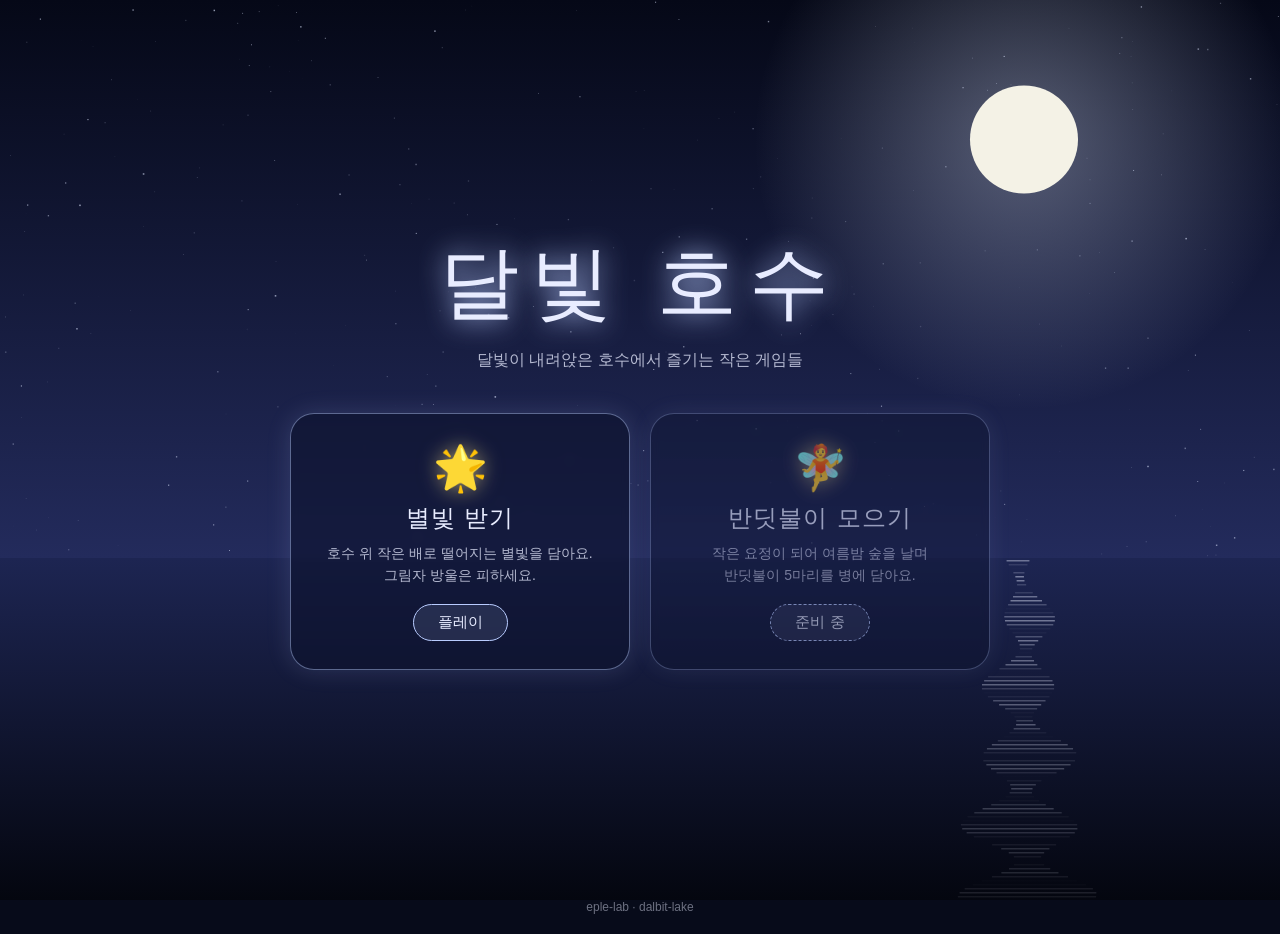
==== commit 4128ecbc: "메인 카드 이름을 반딧불이 모으기로 변경, PRD 답변 반영 - 게임 이름 반딧불이 모으기, 팅커벨은 주인공 가칭 - 확정: A/D·← → 방향 돌리기, Three.js, 둥둥일 " ====
--- a/index.html
+++ b/index.html
@@ -61,8 +61,8 @@
     </a>
     <div class="game soon" aria-disabled="true">
       <span class="icon">🧚</span>
-      <h2>팅커벨의 반딧불이 병</h2>
-      <p>팅커벨이 되어 여름밤 숲을 날며<br>반딧불이 5마리를 병에 담아요.</p>
+      <h2>반딧불이 모으기</h2>
+      <p>작은 요정이 되어 여름밤 숲을 날며<br>반딧불이 5마리를 병에 담아요.</p>
       <span class="go">준비 중</span>
     </div>
   </div>
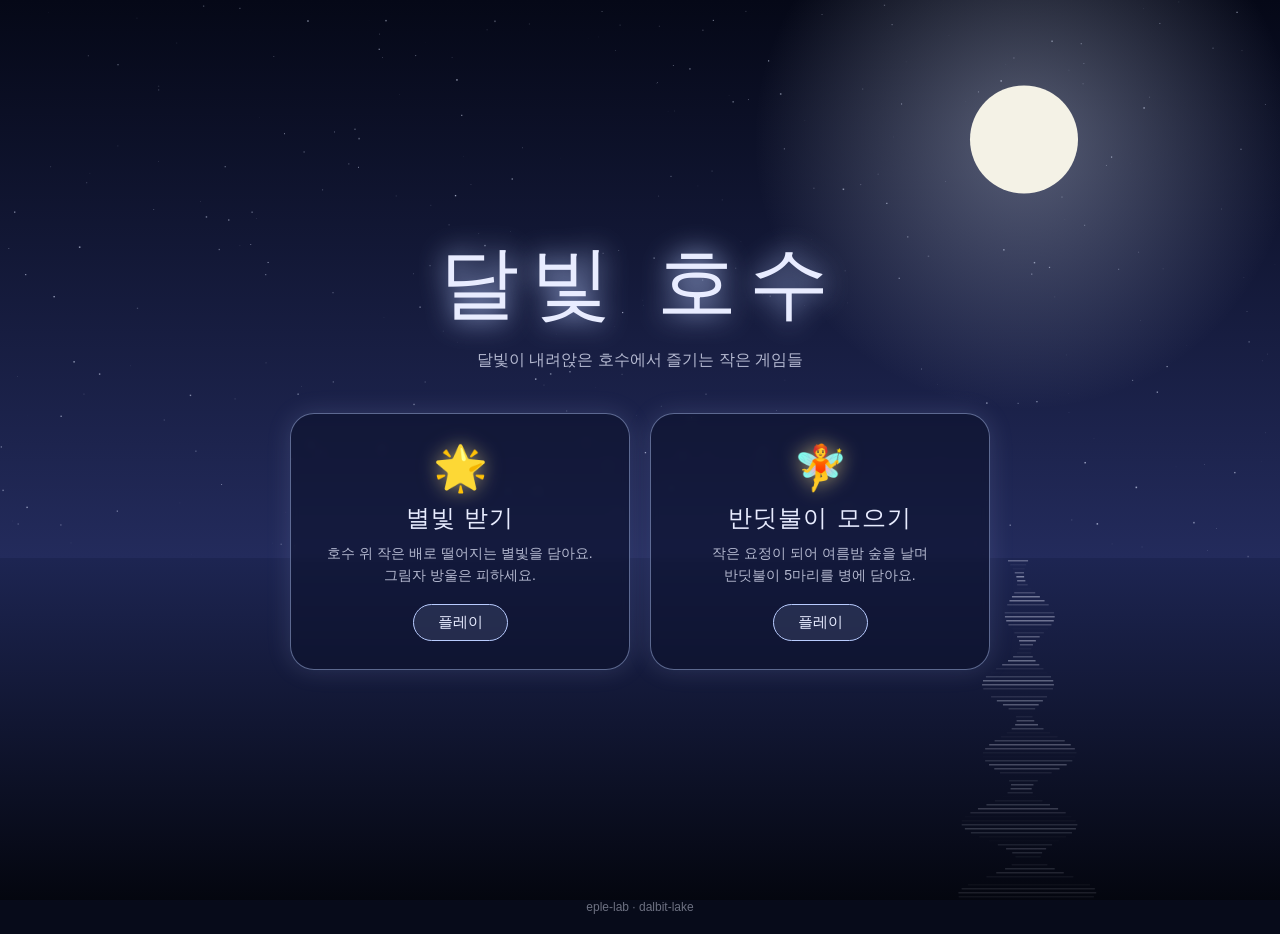
==== commit f18c8577: "반딧불이 모으기 3D 게임 추가 (fireflies/) - Three.js 1인칭(요정 시점) + 오른쪽 위 3인칭 작은 창 - W S 높이, A D·← → 방향, ↑ ↓ 속도(0" ====
--- a/index.html
+++ b/index.html
@@ -59,12 +59,12 @@
       <p>호수 위 작은 배로 떨어지는 별빛을 담아요.<br>그림자 방울은 피하세요.</p>
       <span class="go">플레이</span>
     </a>
-    <div class="game soon" aria-disabled="true">
+    <a class="game" href="fireflies/">
       <span class="icon">🧚</span>
       <h2>반딧불이 모으기</h2>
       <p>작은 요정이 되어 여름밤 숲을 날며<br>반딧불이 5마리를 병에 담아요.</p>
-      <span class="go">준비 중</span>
-    </div>
+      <span class="go">플레이</span>
+    </a>
   </div>
 </main>
 <footer>eple-lab · dalbit-lake</footer>
